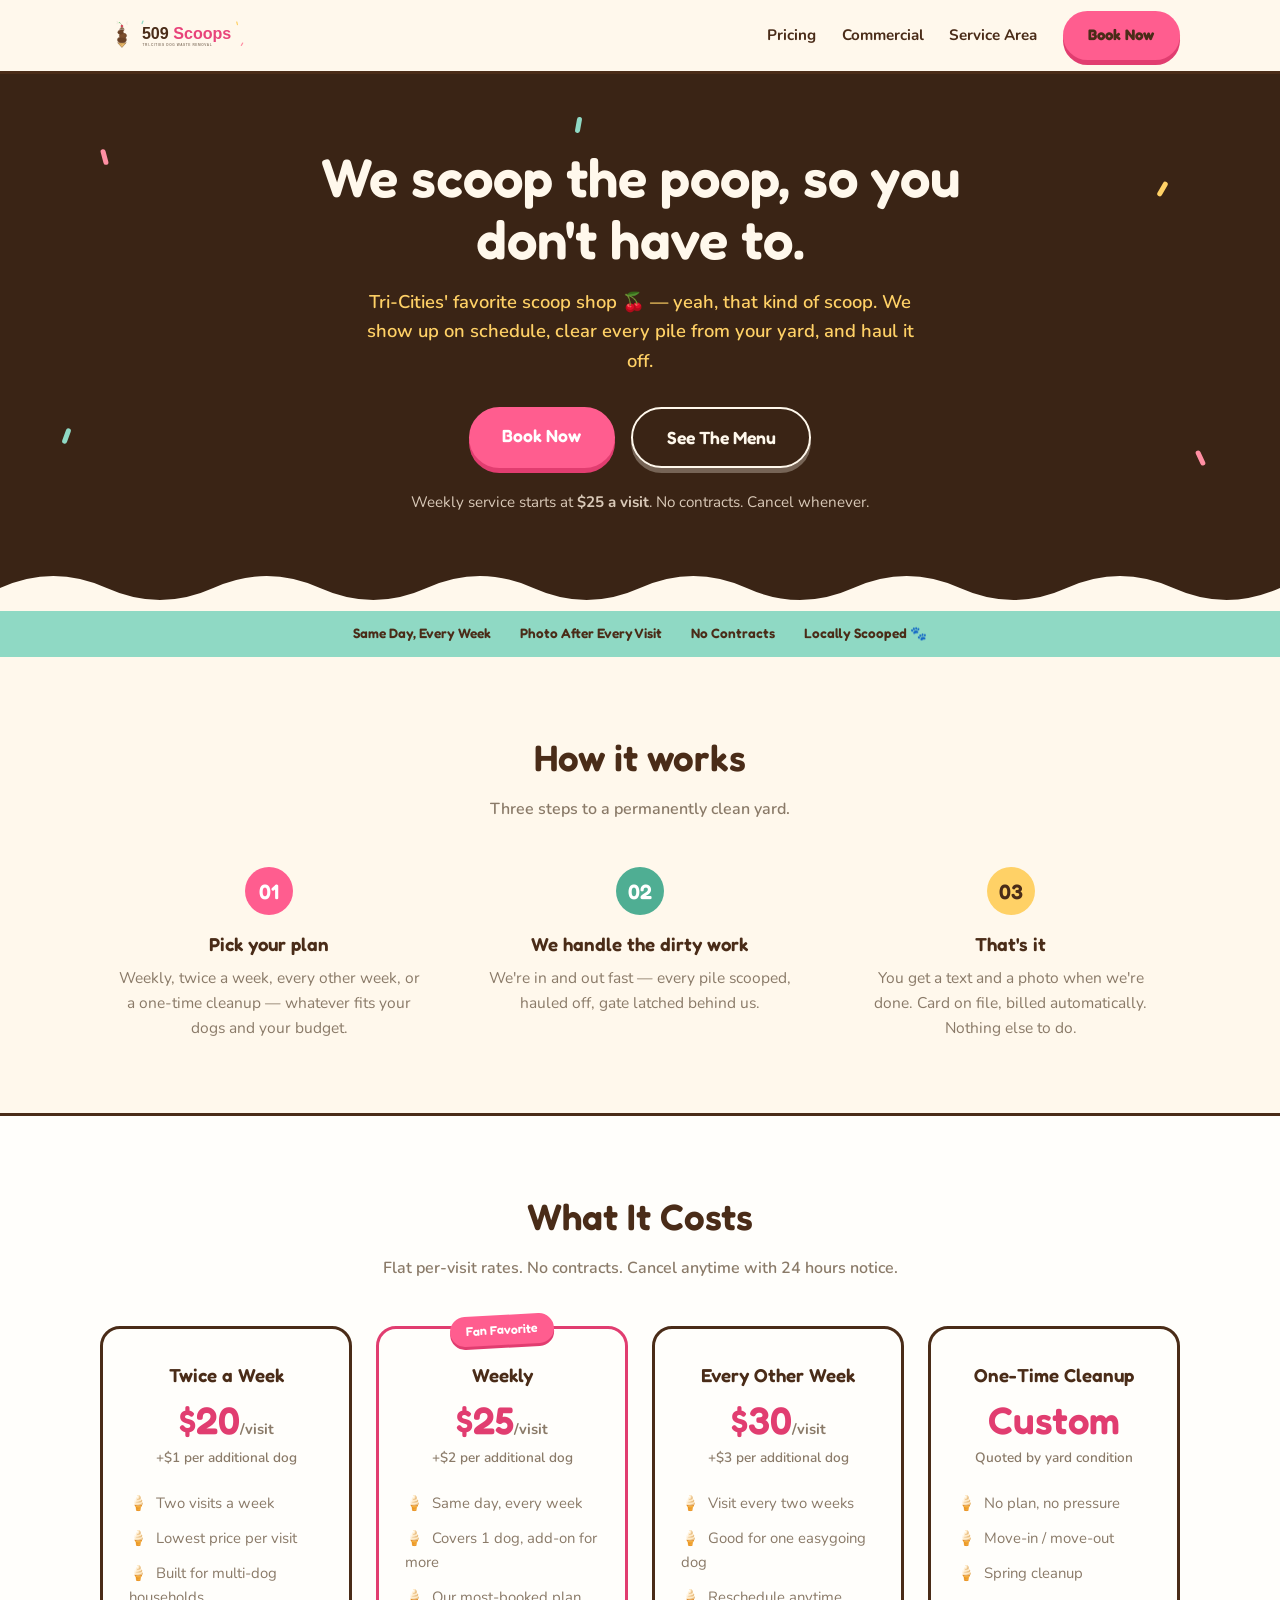
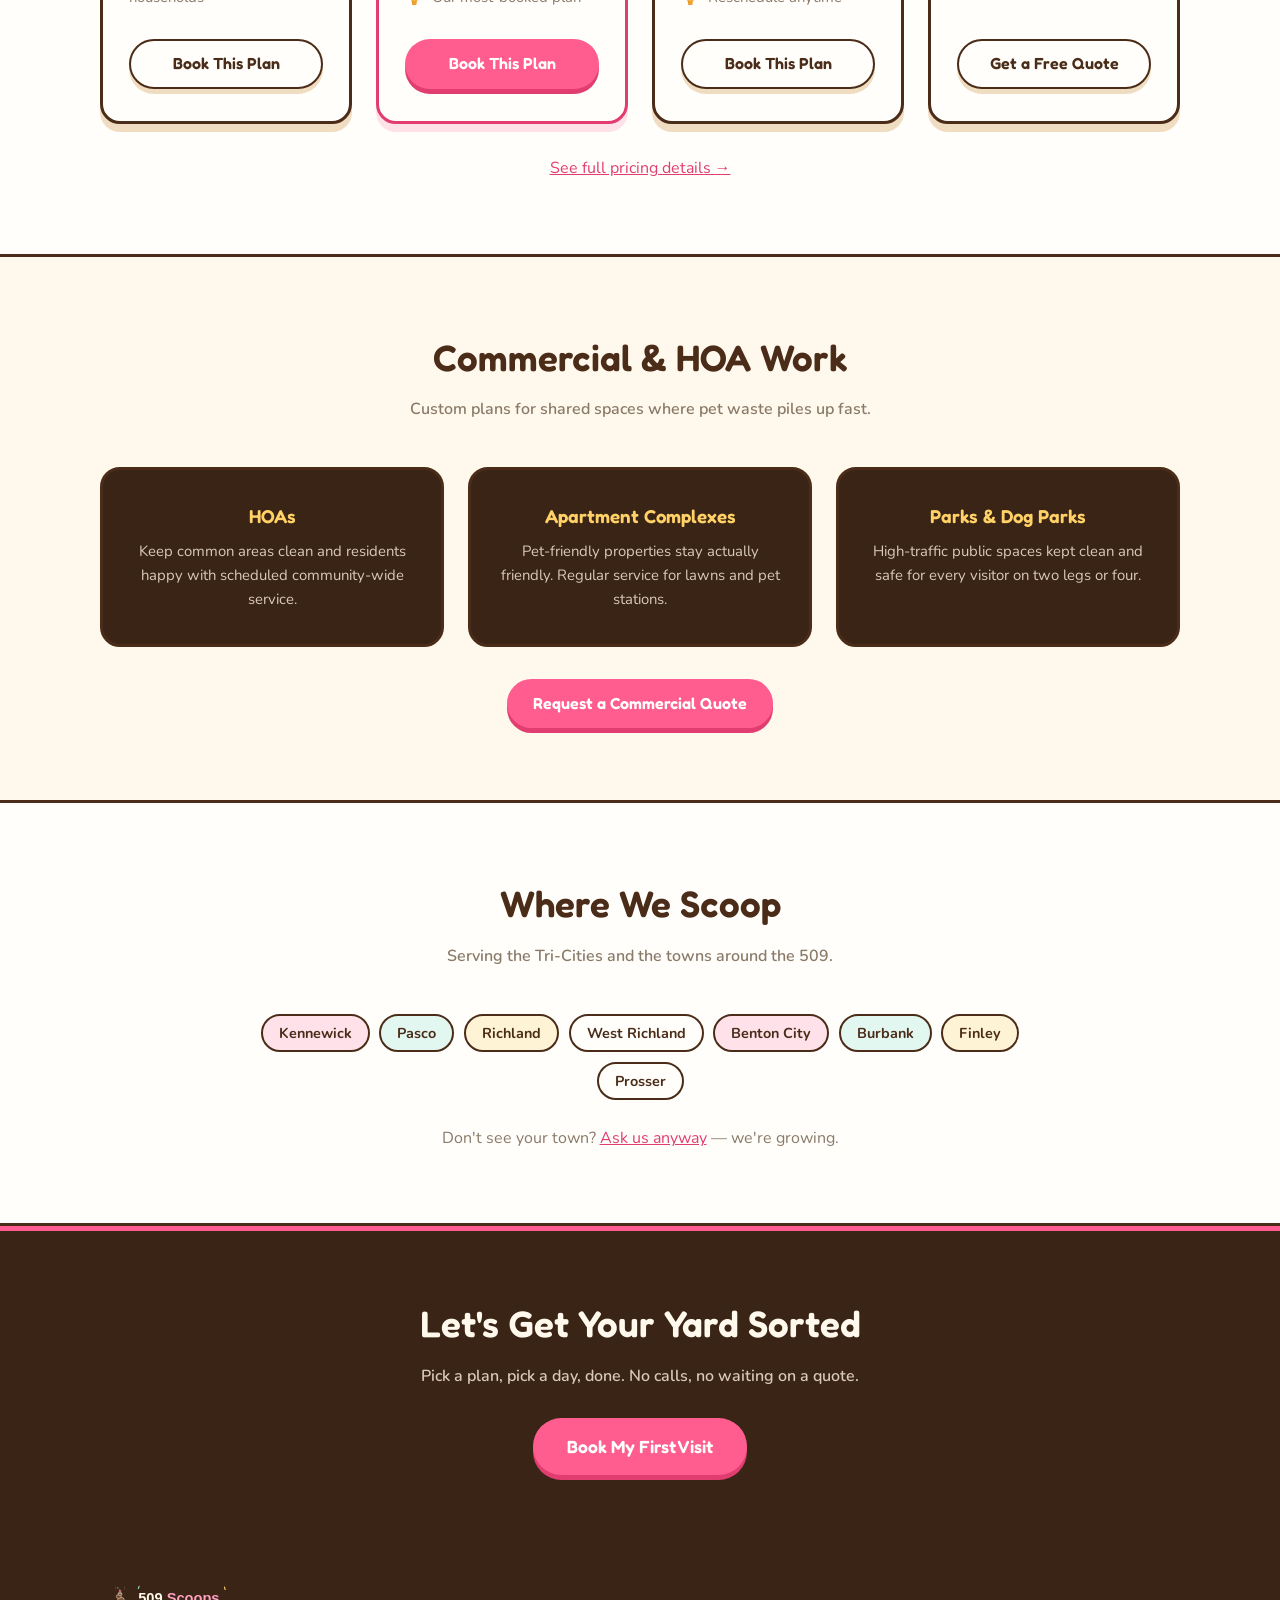
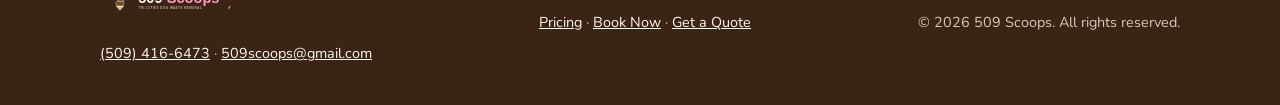
==== index.html @ 468567cb "Rebrand to whimsical ice-cream-parlor theme with poop-swirl mascot Replace the utility/hazard-tape l" ====
<!DOCTYPE html>
<html lang="en">
<head>
  <meta charset="UTF-8">
  <meta name="viewport" content="width=device-width, initial-scale=1.0">
  <title>509 Scoops — Dog Poop Scooping Service in the Tri-Cities, WA</title>
  <meta name="description" content="Professional dog poop scooping in Kennewick, Pasco, and Richland. Weekly, bi-weekly, and one-time yard cleanups starting at $25 per visit. No contracts. Get a free quote today.">
  <link rel="icon" type="image/svg+xml" href="assets/favicon.svg">
  <link rel="preconnect" href="https://fonts.googleapis.com">
  <link rel="preconnect" href="https://fonts.gstatic.com" crossorigin>
  <link href="https://fonts.googleapis.com/css2?family=Fredoka:wght@500;600;700&family=Nunito:wght@400;600;700;800&display=swap" rel="stylesheet">
  <link rel="stylesheet" href="css/styles.css">
</head>
<body>

  <header class="site-header">
    <nav class="nav container">
      <a href="index.html"><img class="logo-mark" src="assets/logo-horizontal.svg" alt="509 Scoops"></a>
      <button class="nav-toggle" aria-label="Toggle menu" aria-expanded="false">☰</button>
      <ul class="nav-links">
        <li><a href="pricing.html">Pricing</a></li>
        <li><a href="index.html#commercial">Commercial</a></li>
        <li><a href="index.html#service-area">Service Area</a></li>
        <li><a class="btn btn-primary" href="book.html">Book Now</a></li>
      </ul>
    </nav>
  </header>

  <section class="hero">
    <span class="sprinkle" style="top:14%;left:8%;width:5px;height:16px;background:#ff8fa3;transform:rotate(-15deg);"></span>
    <span class="sprinkle" style="top:66%;left:5%;width:5px;height:16px;background:#8fd9c4;transform:rotate(20deg);"></span>
    <span class="sprinkle" style="top:20%;right:9%;width:5px;height:16px;background:#ffd166;transform:rotate(30deg);"></span>
    <span class="sprinkle" style="top:70%;right:6%;width:5px;height:16px;background:#ff8fa3;transform:rotate(-25deg);"></span>
    <span class="sprinkle" style="top:8%;left:45%;width:5px;height:16px;background:#8fd9c4;transform:rotate(10deg);"></span>
    <div class="container">
      <h1>We scoop the poop, so you don't have to.</h1>
      <p class="lede">Tri-Cities' favorite scoop shop 🍒 — yeah, that kind of scoop. We show up on schedule, clear every pile from your yard, and haul it off.</p>
      <div class="cta-row">
        <a class="btn btn-primary btn-lg" href="book.html">Book Now</a>
        <a class="btn btn-outline btn-lg" href="pricing.html">See The Menu</a>
      </div>
      <p class="price-note">Weekly service starts at <strong>$25 a visit</strong>. No contracts. Cancel whenever.</p>
    </div>
    <svg class="hero-wave" viewBox="0 0 1200 40" preserveAspectRatio="none">
      <path d="M0 20 Q50 0 100 20 T200 20 T300 20 T400 20 T500 20 T600 20 T700 20 T800 20 T900 20 T1000 20 T1100 20 T1200 20 V40 H0 Z" fill="#fff8ec"/>
    </svg>
  </section>

  <section class="trust-bar">
    <div class="container">
      <span class="trust-item">Same Day, Every Week</span>
      <span class="trust-item">Photo After Every Visit</span>
      <span class="trust-item">No Contracts</span>
      <span class="trust-item">Locally Scooped 🐾</span>
    </div>
  </section>

  <section class="section">
    <div class="container">
      <h2>How it works</h2>
      <p class="section-sub">Three steps to a permanently clean yard.</p>
      <div class="steps">
        <div class="step">
          <span class="num">01</span>
          <h3>Pick your plan</h3>
          <p>Weekly, twice a week, every other week, or a one-time cleanup — whatever fits your dogs and your budget.</p>
        </div>
        <div class="step">
          <span class="num">02</span>
          <h3>We handle the dirty work</h3>
          <p>We're in and out fast — every pile scooped, hauled off, gate latched behind us.</p>
        </div>
        <div class="step">
          <span class="num">03</span>
          <h3>That's it</h3>
          <p>You get a text and a photo when we're done. Card on file, billed automatically. Nothing else to do.</p>
        </div>
      </div>
    </div>
  </section>

  <section class="section section-alt">
    <div class="container">
      <h2>What It Costs</h2>
      <p class="section-sub">Flat per-visit rates. No contracts. Cancel anytime with 24 hours notice.</p>
      <!-- Prices set from July 2026 Tri-Cities market sweep — confirm before launch -->
      <div class="plans">
        <div class="plan">
          <h3>Twice a Week</h3>
          <p class="price">$20<small>/visit</small></p>
          <p class="per-dog">+$1 per additional dog</p>
          <ul>
            <li>Two visits a week</li>
            <li>Lowest price per visit</li>
            <li>Built for multi-dog households</li>
          </ul>
          <a class="btn btn-outline" href="book.html">Book This Plan</a>
        </div>
        <div class="plan featured">
          <span class="badge">Fan Favorite</span>
          <h3>Weekly</h3>
          <p class="price">$25<small>/visit</small></p>
          <p class="per-dog">+$2 per additional dog</p>
          <ul>
            <li>Same day, every week</li>
            <li>Covers 1 dog, add-on for more</li>
            <li>Our most-booked plan</li>
          </ul>
          <a class="btn btn-primary" href="book.html">Book This Plan</a>
        </div>
        <div class="plan">
          <h3>Every Other Week</h3>
          <p class="price">$30<small>/visit</small></p>
          <p class="per-dog">+$3 per additional dog</p>
          <ul>
            <li>Visit every two weeks</li>
            <li>Good for one easygoing dog</li>
            <li>Reschedule anytime</li>
          </ul>
          <a class="btn btn-outline" href="book.html">Book This Plan</a>
        </div>
        <div class="plan">
          <h3>One-Time Cleanup</h3>
          <p class="price">Custom</p>
          <p class="per-dog">Quoted by yard condition</p>
          <ul>
            <li>No plan, no pressure</li>
            <li>Move-in / move-out</li>
            <li>Spring cleanup</li>
          </ul>
          <a class="btn btn-outline" href="quote.html">Get a Free Quote</a>
        </div>
      </div>
      <p style="text-align:center;margin-top:2rem;">
        <a href="pricing.html">See full pricing details →</a>
      </p>
    </div>
  </section>

  <section class="section" id="commercial">
    <div class="container">
      <h2>Commercial &amp; HOA Work</h2>
      <p class="section-sub">Custom plans for shared spaces where pet waste piles up fast.</p>
      <div class="commercial-grid">
        <div class="commercial-card">
          <h3>HOAs</h3>
          <p>Keep common areas clean and residents happy with scheduled community-wide service.</p>
        </div>
        <div class="commercial-card">
          <h3>Apartment Complexes</h3>
          <p>Pet-friendly properties stay actually friendly. Regular service for lawns and pet stations.</p>
        </div>
        <div class="commercial-card">
          <h3>Parks &amp; Dog Parks</h3>
          <p>High-traffic public spaces kept clean and safe for every visitor on two legs or four.</p>
        </div>
      </div>
      <p style="text-align:center;margin-top:2rem;">
        <a class="btn btn-primary" href="quote.html">Request a Commercial Quote</a>
      </p>
    </div>
  </section>

  <section class="section section-alt" id="service-area">
    <div class="container">
      <h2>Where We Scoop</h2>
      <p class="section-sub">Serving the Tri-Cities and the towns around the 509.</p>
      <div class="city-chips">
        <span>Kennewick</span>
        <span>Pasco</span>
        <span>Richland</span>
        <span>West Richland</span>
        <span>Benton City</span>
        <span>Burbank</span>
        <span>Finley</span>
        <span>Prosser</span>
      </div>
      <p style="text-align:center;margin-top:1.6rem;color:var(--brown-soft);">
        Don't see your town? <a href="quote.html">Ask us anyway</a> — we're growing.
      </p>
    </div>
  </section>

  <section class="cta-band">
    <div class="container">
      <h2>Let's Get Your Yard Sorted</h2>
      <p>Pick a plan, pick a day, done. No calls, no waiting on a quote.</p>
      <a class="btn btn-primary btn-lg" href="book.html">Book My First Visit</a>
    </div>
  </section>

  <footer class="site-footer">
    <div class="container">
      <div>
        <img class="footer-brand" src="assets/logo-horizontal-dark.svg" alt="509 Scoops"><br>
        <a href="tel:+15094166473">(509) 416-6473</a> ·
        <a href="mailto:509scoops@gmail.com">509scoops@gmail.com</a>
      </div>
      <div>
        <a href="pricing.html">Pricing</a> ·
        <a href="book.html">Book Now</a> ·
        <a href="quote.html">Get a Quote</a>
      </div>
      <div>© 2026 509 Scoops. All rights reserved.</div>
    </div>
  </footer>

  <script src="js/nav.js"></script>
</body>
</html>
---- css/styles.css ----
/* ============================================================
   509 Scoops — site styles
   Theme: ice-cream-parlor pastel, playing on "Scoops" — with the
   mascot (a grinning poop swirl in a cone) making the joke obvious.
   ============================================================ */

:root {
  --cream: #fff8ec;
  --paper: #fffefb;
  --brown: #4a2c18;
  --brown-soft: #8a7a68;
  --fudge: #3a2415;
  --pink: #ff5d8f;
  --pink-dark: #e13d70;
  --pink-pale: #ffe1ea;
  --mint: #8fd9c4;
  --mint-dark: #4fae93;
  --mint-pale: #e2f7f0;
  --yellow: #ffd166;
  --yellow-pale: #fff3d6;
  --cherry: #e63950;
  --line: #f0dcc0;
  --radius: 20px;
  --font-head: "Fredoka", "Baloo 2", sans-serif;
  --font: "Nunito", -apple-system, BlinkMacSystemFont, "Segoe UI", Roboto,
    Helvetica, Arial, sans-serif;
}

* {
  box-sizing: border-box;
  margin: 0;
  padding: 0;
}

html {
  scroll-behavior: smooth;
}

html {
  overflow-x: hidden;
}

body {
  font-family: var(--font);
  color: var(--brown);
  background: var(--cream);
  line-height: 1.6;
  overflow-x: hidden;
}

img {
  max-width: 100%;
  display: block;
}

a {
  color: var(--pink-dark);
}

h1, h2, h3 {
  font-family: var(--font-head);
  font-weight: 600;
}

.container {
  width: min(1080px, 92%);
  margin: 0 auto;
}

/* ---------- Header ---------- */

.site-header {
  position: sticky;
  top: 0;
  z-index: 50;
  background: rgba(255, 248, 236, 0.95);
  backdrop-filter: blur(6px);
  border-bottom: 3px solid var(--brown);
}

.nav {
  display: flex;
  align-items: center;
  justify-content: space-between;
  padding: 0.7rem 0;
}

.logo-mark {
  height: 44px;
  width: auto;
}

.nav-links {
  display: flex;
  align-items: center;
  gap: 1.6rem;
  list-style: none;
}

.nav-links a {
  text-decoration: none;
  color: var(--brown);
  font-weight: 700;
  font-size: 0.95rem;
}

.nav-links a:hover {
  color: var(--pink-dark);
}

.nav-toggle {
  display: none;
  background: none;
  border: none;
  font-size: 1.6rem;
  color: var(--brown);
  cursor: pointer;
}

/* ---------- Buttons ---------- */

.btn {
  display: inline-block;
  padding: 0.75rem 1.6rem;
  border-radius: 999px;
  font-family: var(--font-head);
  font-weight: 600;
  font-size: 1rem;
  text-decoration: none;
  transition: transform 0.12s ease, box-shadow 0.12s ease;
  border: none;
  cursor: pointer;
}

.btn-primary {
  background: var(--pink);
  color: #fff;
  box-shadow: 0 5px 0 var(--pink-dark);
}

.btn-primary:hover {
  transform: translateY(2px);
  box-shadow: 0 3px 0 var(--pink-dark);
}

.btn-outline {
  background: var(--paper);
  color: var(--brown);
  border: 2px solid var(--brown);
  box-shadow: 0 5px 0 var(--line);
  padding: calc(0.75rem - 2px) calc(1.6rem - 2px);
}

.btn-outline:hover {
  transform: translateY(2px);
  box-shadow: 0 3px 0 var(--line);
}

.btn-lg {
  padding: 0.9rem 2.1rem;
  font-size: 1.1rem;
}

/* ---------- Hero ---------- */

.hero {
  position: relative;
  background: var(--fudge);
  color: var(--cream);
  padding: 4.5rem 0 6rem;
  text-align: center;
  overflow: hidden;
}

.hero .sprinkle {
  position: absolute;
  border-radius: 3px;
}

.hero h1 {
  font-size: clamp(2rem, 5vw, 3.4rem);
  line-height: 1.15;
  max-width: 720px;
  margin: 0 auto 1rem;
  position: relative;
}

.hero p.lede {
  font-family: var(--font);
  font-weight: 600;
  font-size: 1.15rem;
  color: var(--yellow);
  max-width: 560px;
  margin: 0 auto 2rem;
  position: relative;
}

.hero .cta-row {
  display: flex;
  gap: 1rem;
  justify-content: center;
  flex-wrap: wrap;
  position: relative;
}

.hero .cta-row .btn-outline {
  background: transparent;
  border-color: var(--cream);
  color: var(--cream);
  box-shadow: 0 5px 0 rgba(255, 248, 236, 0.3);
}

.hero .price-note {
  margin-top: 1.4rem;
  font-size: 0.95rem;
  color: #d9c9b8;
  position: relative;
}

.hero-wave {
  position: absolute;
  bottom: -1px;
  left: 0;
  width: 100%;
  height: 48px;
  display: block;
}

/* ---------- Trust bar ---------- */

.trust-bar {
  background: var(--mint);
  padding: 0.75rem 0;
}

.trust-bar .container {
  display: flex;
  justify-content: center;
  gap: 0.5rem 1.8rem;
  flex-wrap: wrap;
  text-align: center;
}

.trust-item {
  font-family: var(--font-head);
  font-weight: 600;
  font-size: 0.85rem;
  color: var(--brown);
}

/* ---------- Sections ---------- */

.section {
  padding: 4.5rem 0;
}

.section-alt {
  background: var(--paper);
  border-top: 3px solid var(--brown);
  border-bottom: 3px solid var(--brown);
}

.section h2 {
  font-size: clamp(1.6rem, 3.5vw, 2.3rem);
  color: var(--brown);
  text-align: center;
  margin-bottom: 0.6rem;
}

.section .section-sub {
  text-align: center;
  color: var(--brown-soft);
  max-width: 620px;
  margin: 0 auto 2.8rem;
  font-weight: 600;
}

/* ---------- How it works ---------- */

.steps {
  display: grid;
  grid-template-columns: repeat(3, 1fr);
  gap: 2rem;
}

.step {
  text-align: center;
  padding: 0 1rem;
}

.step .num {
  display: inline-flex;
  align-items: center;
  justify-content: center;
  width: 3rem;
  height: 3rem;
  border-radius: 50%;
  background: var(--pink);
  color: #fff;
  font-family: var(--font-head);
  font-weight: 600;
  font-size: 1.3rem;
  margin-bottom: 0.9rem;
}

.step:nth-child(2) .num {
  background: var(--mint-dark);
}

.step:nth-child(3) .num {
  background: var(--yellow);
  color: var(--brown);
}

.step h3 {
  margin-bottom: 0.4rem;
  color: var(--brown);
}

.step p {
  color: var(--brown-soft);
  font-size: 0.97rem;
}

/* ---------- Pricing cards ---------- */

.plans {
  display: grid;
  grid-template-columns: repeat(auto-fit, minmax(230px, 1fr));
  gap: 1.5rem;
  align-items: stretch;
}

.plan {
  background: var(--paper);
  border: 3px solid var(--brown);
  border-radius: var(--radius);
  padding: 2rem 1.6rem;
  text-align: center;
  box-shadow: 0 8px 0 var(--line);
  display: flex;
  flex-direction: column;
  position: relative;
}

.plan.featured {
  border-color: var(--pink-dark);
  box-shadow: 0 8px 0 var(--pink-pale);
}

.plan .badge {
  position: absolute;
  top: -0.9rem;
  left: 50%;
  transform: translateX(-50%) rotate(-3deg);
  background: var(--pink);
  color: #fff;
  font-family: var(--font-head);
  font-size: 0.78rem;
  font-weight: 600;
  padding: 0.3rem 1rem;
  border-radius: 999px;
  white-space: nowrap;
  box-shadow: 0 3px 0 var(--pink-dark);
}

.plan h3 {
  color: var(--brown);
  margin-bottom: 0.6rem;
}

.plan .price {
  font-family: var(--font-head);
  font-size: 2.4rem;
  font-weight: 600;
  color: var(--pink-dark);
  line-height: 1;
}

.plan .price small {
  font-family: var(--font);
  font-size: 0.92rem;
  font-weight: 700;
  color: var(--brown-soft);
}

.plan .per-dog {
  font-size: 0.85rem;
  font-weight: 600;
  color: var(--brown-soft);
  margin: 0.5rem 0 1.1rem;
}

.plan ul {
  list-style: none;
  text-align: left;
  margin-bottom: 1.5rem;
  flex-grow: 1;
}

.plan ul li {
  padding: 0.35rem 0;
  font-size: 0.93rem;
  color: var(--brown-soft);
}

.plan ul li::before {
  content: "🍦";
  margin-right: 0.5rem;
}

/* ---------- Commercial ---------- */

.commercial-grid {
  display: grid;
  grid-template-columns: repeat(3, 1fr);
  gap: 1.5rem;
}

.commercial-card {
  background: var(--fudge);
  color: var(--cream);
  border-radius: var(--radius);
  padding: 2rem 1.6rem;
  text-align: center;
  border: 3px solid var(--brown);
}

.commercial-card h3 {
  margin-bottom: 0.5rem;
  color: var(--yellow);
}

.commercial-card p {
  color: #d9c9b8;
  font-size: 0.93rem;
}

/* ---------- Service area ---------- */

.city-chips {
  display: flex;
  flex-wrap: wrap;
  gap: 0.6rem;
  justify-content: center;
  max-width: 800px;
  margin: 0 auto;
}

.city-chips span {
  border: 2px solid var(--brown);
  border-radius: 999px;
  padding: 0.35rem 1rem;
  font-size: 0.9rem;
  font-weight: 700;
  color: var(--brown);
}

.city-chips span:nth-child(4n+1) { background: var(--pink-pale); }
.city-chips span:nth-child(4n+2) { background: var(--mint-pale); }
.city-chips span:nth-child(4n+3) { background: var(--yellow-pale); }
.city-chips span:nth-child(4n+4) { background: var(--paper); }

/* ---------- CTA band ---------- */

.cta-band {
  background: var(--fudge);
  color: var(--cream);
  text-align: center;
  padding: 4rem 0;
  border-top: 5px solid var(--pink);
}

.cta-band h2 {
  color: var(--cream);
  font-size: clamp(1.6rem, 3.5vw, 2.3rem);
  margin-bottom: 0.6rem;
}

.cta-band p {
  color: #d9c9b8;
  margin-bottom: 1.8rem;
  font-weight: 600;
}

/* ---------- Details / fine print lists ---------- */

.details-grid {
  display: grid;
  grid-template-columns: repeat(auto-fit, minmax(260px, 1fr));
  gap: 1.5rem;
  max-width: 900px;
  margin: 0 auto;
}

.detail-card {
  background: var(--paper);
  border: 3px solid var(--brown);
  border-radius: var(--radius);
  padding: 1.6rem;
  box-shadow: 0 6px 0 var(--line);
}

.detail-card h3 {
  color: var(--brown);
  font-size: 1.05rem;
  margin-bottom: 0.5rem;
}

.detail-card p {
  color: var(--brown-soft);
  font-size: 0.94rem;
}

/* ---------- Quote / booking form pages ---------- */

.form-wrap {
  max-width: 680px;
  margin: 0 auto;
  background: var(--paper);
  border: 3px solid var(--brown);
  border-radius: var(--radius);
  padding: 2rem;
  box-shadow: 0 8px 0 var(--line);
  overflow-x: auto;
}

.form-placeholder {
  border: 3px dashed var(--pink);
  border-radius: var(--radius);
  padding: 2.5rem 1.5rem;
  text-align: center;
  color: var(--brown-soft);
  background: var(--pink-pale);
}

.contact-fallback {
  text-align: center;
  margin-top: 2rem;
  color: var(--brown-soft);
  font-weight: 600;
}

.contact-fallback a {
  font-weight: 800;
}

/* ---------- Footer ---------- */

.site-footer {
  background: var(--fudge);
  color: #d9c9b8;
  padding: 2.5rem 0;
  font-size: 0.9rem;
}

.site-footer .container {
  display: flex;
  justify-content: space-between;
  align-items: center;
  gap: 1.5rem;
  flex-wrap: wrap;
}

.site-footer a {
  color: var(--cream);
}

.site-footer .footer-brand {
  height: 40px;
  width: auto;
}

/* ---------- Responsive ---------- */

@media (max-width: 760px) {
  .nav-toggle {
    display: block;
  }

  .nav-links {
    display: none;
    position: absolute;
    top: 100%;
    left: 0;
    right: 0;
    flex-direction: column;
    gap: 0;
    background: var(--cream);
    border-bottom: 3px solid var(--brown);
    padding: 0.5rem 0 1rem;
  }

  .nav-links.open {
    display: flex;
  }

  .nav-links li {
    width: 100%;
    text-align: center;
    padding: 0.6rem 0;
  }

  .steps,
  .commercial-grid {
    grid-template-columns: 1fr;
  }

  .hero {
    padding: 3.5rem 0 4.5rem;
  }
}
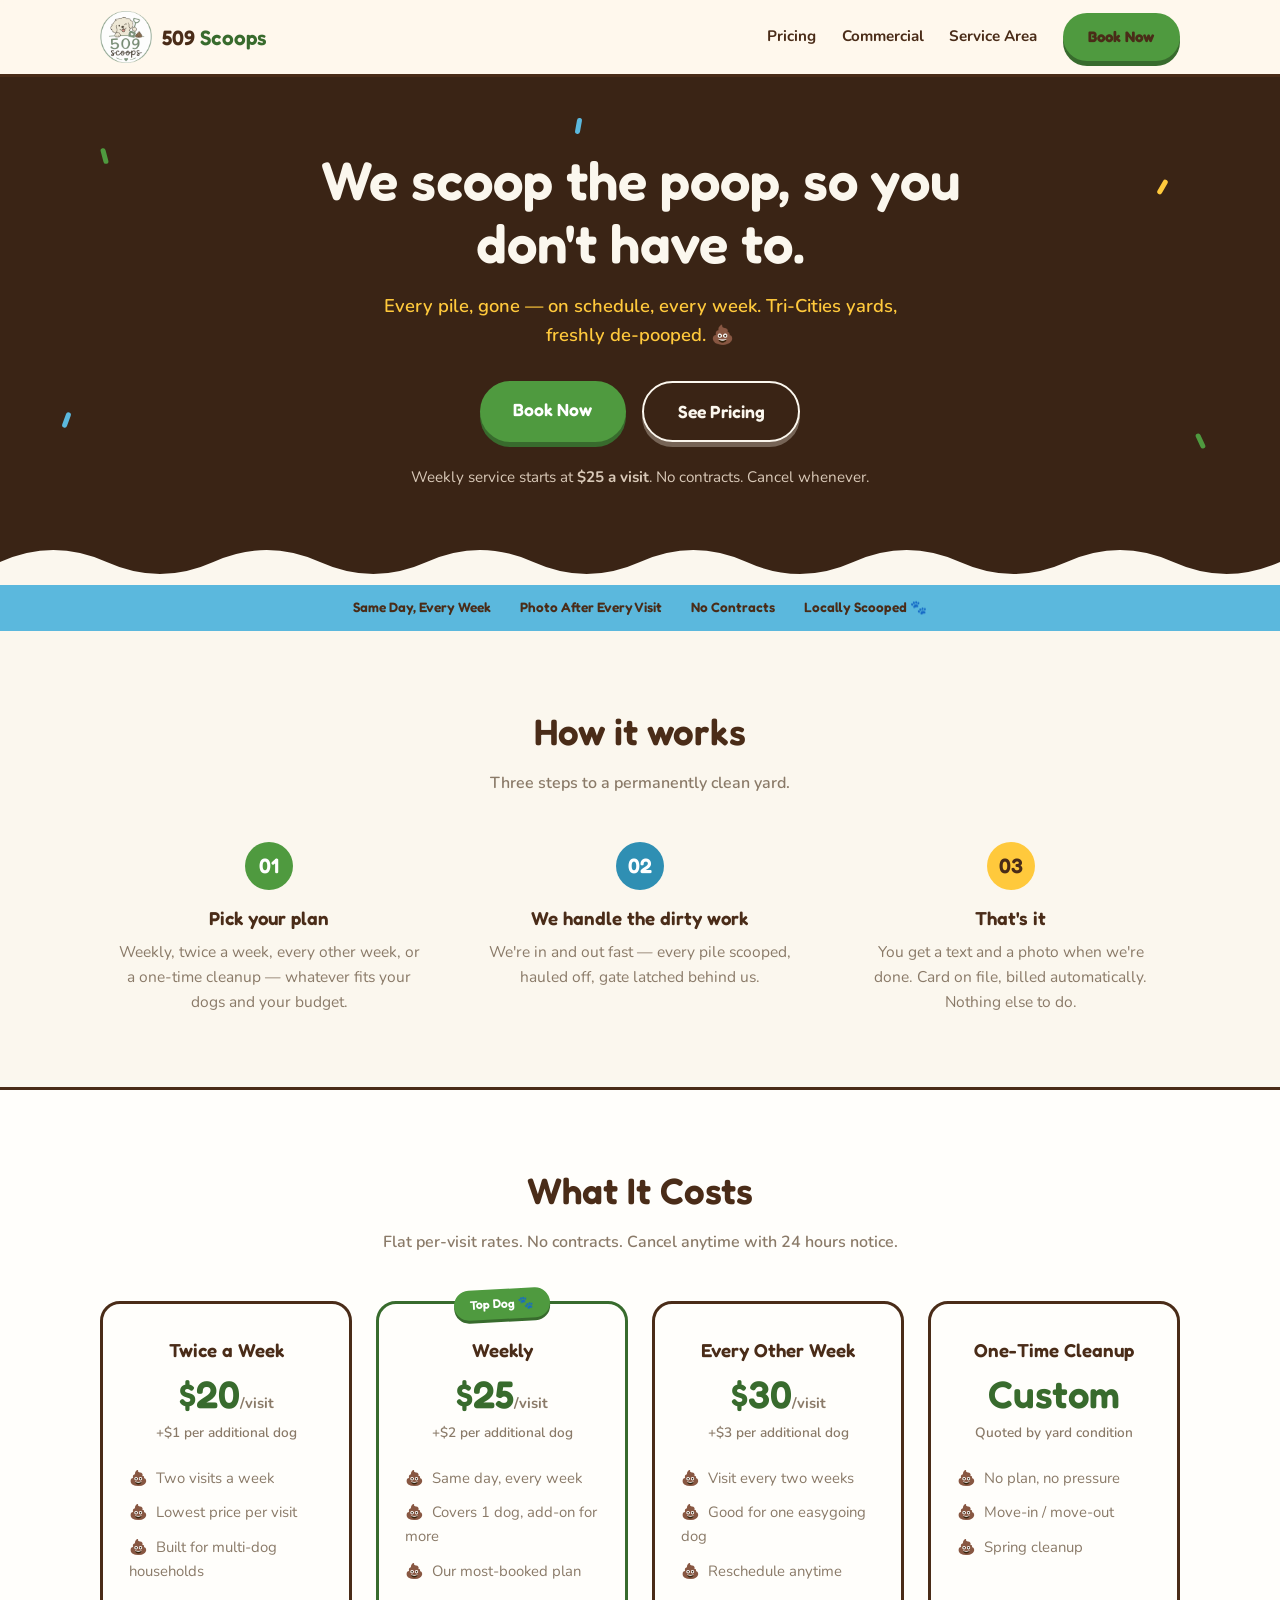
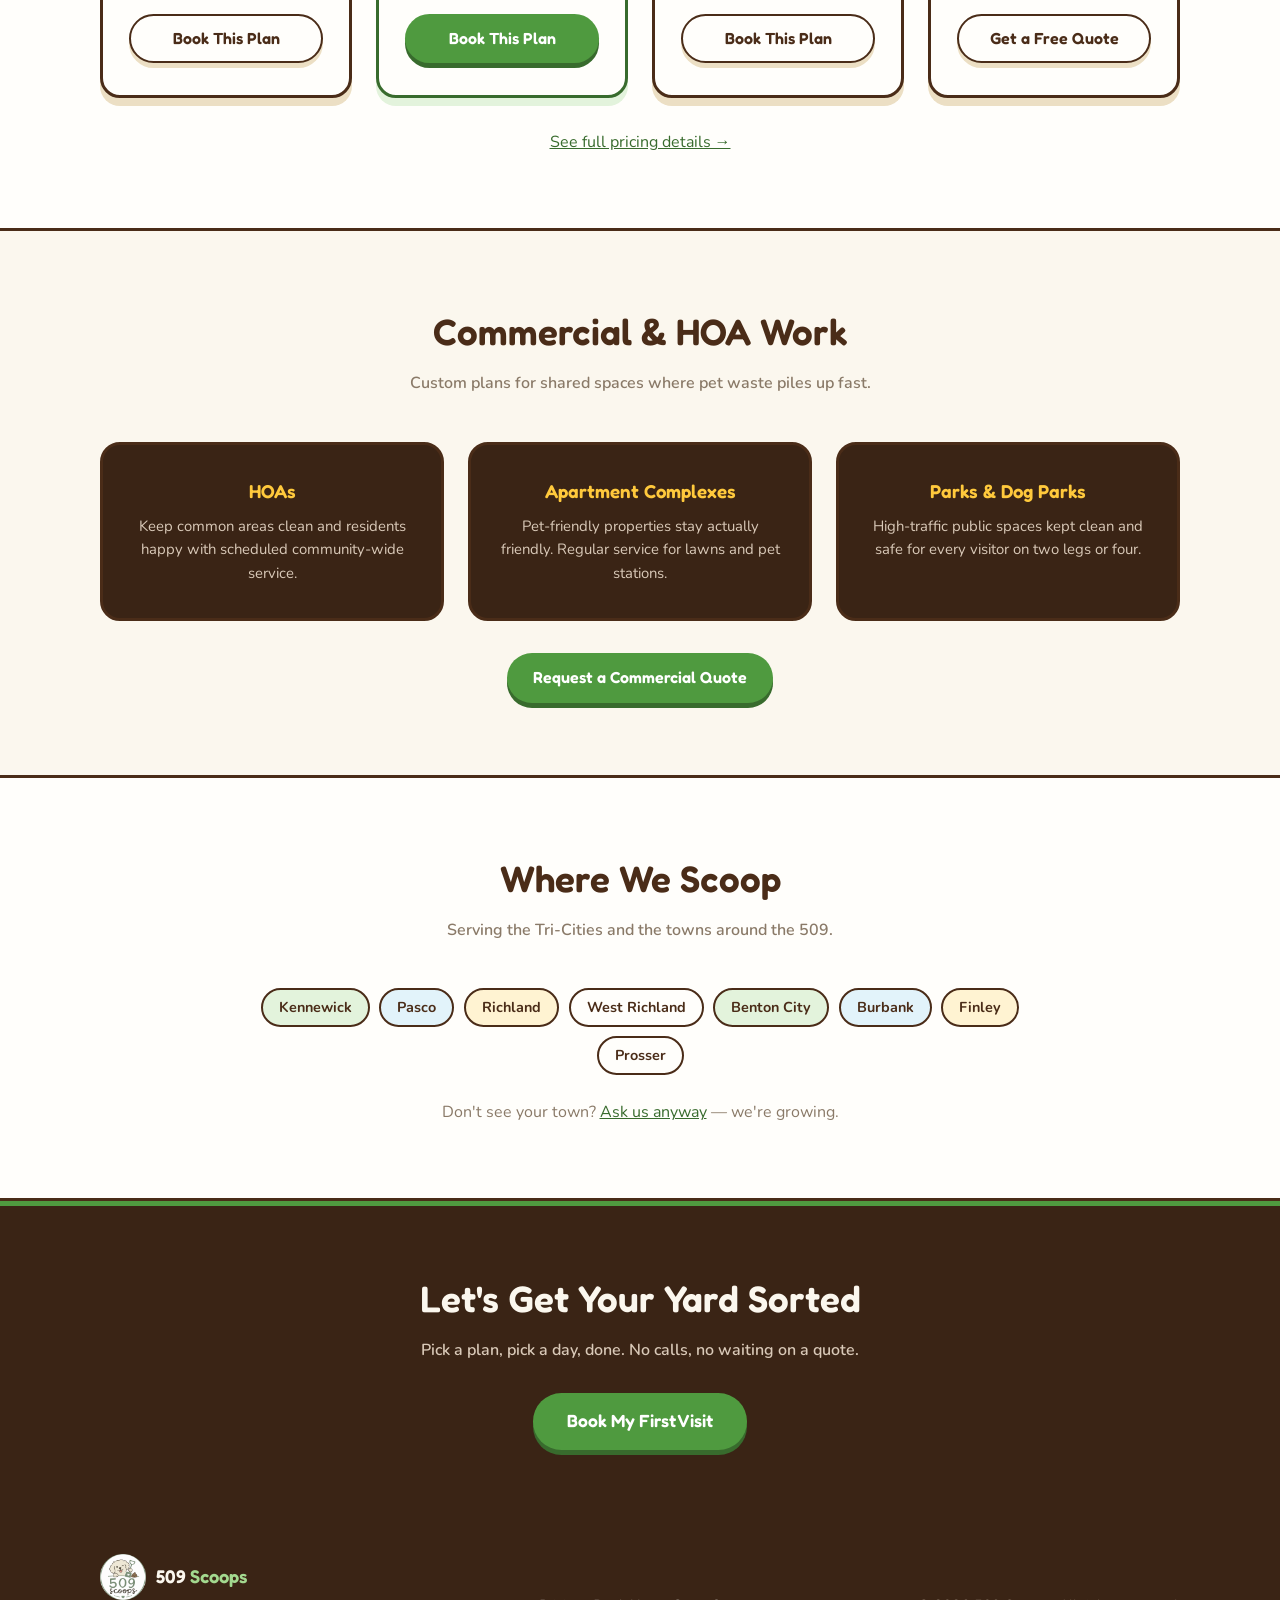
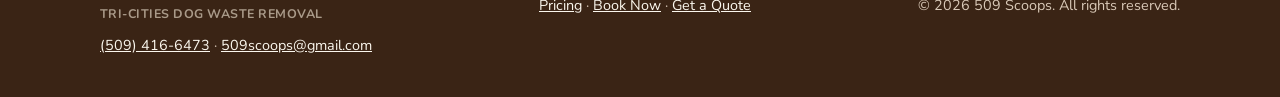
==== commit 770b4c95: "Replace hand-drawn mascot with the real logo and de-dessert the theme Swap the SVG poop-in-a-cone ma" ====
--- a/index.html
+++ b/index.html
@@ -5,7 +5,7 @@
   <meta name="viewport" content="width=device-width, initial-scale=1.0">
   <title>509 Scoops — Dog Poop Scooping Service in the Tri-Cities, WA</title>
   <meta name="description" content="Professional dog poop scooping in Kennewick, Pasco, and Richland. Weekly, bi-weekly, and one-time yard cleanups starting at $25 per visit. No contracts. Get a free quote today.">
-  <link rel="icon" type="image/svg+xml" href="assets/favicon.svg">
+  <link rel="icon" type="image/png" href="assets/favicon-64.png">
   <link rel="preconnect" href="https://fonts.googleapis.com">
   <link rel="preconnect" href="https://fonts.gstatic.com" crossorigin>
   <link href="https://fonts.googleapis.com/css2?family=Fredoka:wght@500;600;700&family=Nunito:wght@400;600;700;800&display=swap" rel="stylesheet">
@@ -15,7 +15,7 @@
 
   <header class="site-header">
     <nav class="nav container">
-      <a href="index.html"><img class="logo-mark" src="assets/logo-horizontal.svg" alt="509 Scoops"></a>
+      <a class="brand" href="index.html"><img class="brand-badge" src="assets/logo-badge-300.png" alt="509 Scoops"><span class="brand-text">509 <em>Scoops</em></span></a>
       <button class="nav-toggle" aria-label="Toggle menu" aria-expanded="false">☰</button>
       <ul class="nav-links">
         <li><a href="pricing.html">Pricing</a></li>
@@ -27,22 +27,22 @@
   </header>
 
   <section class="hero">
-    <span class="sprinkle" style="top:14%;left:8%;width:5px;height:16px;background:#ff8fa3;transform:rotate(-15deg);"></span>
-    <span class="sprinkle" style="top:66%;left:5%;width:5px;height:16px;background:#8fd9c4;transform:rotate(20deg);"></span>
-    <span class="sprinkle" style="top:20%;right:9%;width:5px;height:16px;background:#ffd166;transform:rotate(30deg);"></span>
-    <span class="sprinkle" style="top:70%;right:6%;width:5px;height:16px;background:#ff8fa3;transform:rotate(-25deg);"></span>
-    <span class="sprinkle" style="top:8%;left:45%;width:5px;height:16px;background:#8fd9c4;transform:rotate(10deg);"></span>
+    <span class="confetti" style="top:14%;left:8%;width:5px;height:16px;background:#4f9a3f;transform:rotate(-15deg);"></span>
+    <span class="confetti" style="top:66%;left:5%;width:5px;height:16px;background:#5bb8dd;transform:rotate(20deg);"></span>
+    <span class="confetti" style="top:20%;right:9%;width:5px;height:16px;background:#ffc93c;transform:rotate(30deg);"></span>
+    <span class="confetti" style="top:70%;right:6%;width:5px;height:16px;background:#4f9a3f;transform:rotate(-25deg);"></span>
+    <span class="confetti" style="top:8%;left:45%;width:5px;height:16px;background:#5bb8dd;transform:rotate(10deg);"></span>
     <div class="container">
       <h1>We scoop the poop, so you don't have to.</h1>
-      <p class="lede">Tri-Cities' favorite scoop shop 🍒 — yeah, that kind of scoop. We show up on schedule, clear every pile from your yard, and haul it off.</p>
+      <p class="lede">Every pile, gone — on schedule, every week. Tri-Cities yards, freshly de-pooped. 💩</p>
       <div class="cta-row">
         <a class="btn btn-primary btn-lg" href="book.html">Book Now</a>
-        <a class="btn btn-outline btn-lg" href="pricing.html">See The Menu</a>
+        <a class="btn btn-outline btn-lg" href="pricing.html">See Pricing</a>
       </div>
       <p class="price-note">Weekly service starts at <strong>$25 a visit</strong>. No contracts. Cancel whenever.</p>
     </div>
     <svg class="hero-wave" viewBox="0 0 1200 40" preserveAspectRatio="none">
-      <path d="M0 20 Q50 0 100 20 T200 20 T300 20 T400 20 T500 20 T600 20 T700 20 T800 20 T900 20 T1000 20 T1100 20 T1200 20 V40 H0 Z" fill="#fff8ec"/>
+      <path d="M0 20 Q50 0 100 20 T200 20 T300 20 T400 20 T500 20 T600 20 T700 20 T800 20 T900 20 T1000 20 T1100 20 T1200 20 V40 H0 Z" fill="#fbf7ee"/>
     </svg>
   </section>
 
@@ -97,7 +97,7 @@
           <a class="btn btn-outline" href="book.html">Book This Plan</a>
         </div>
         <div class="plan featured">
-          <span class="badge">Fan Favorite</span>
+          <span class="badge">Top Dog 🐾</span>
           <h3>Weekly</h3>
           <p class="price">$25<small>/visit</small></p>
           <p class="per-dog">+$2 per additional dog</p>
@@ -192,7 +192,7 @@
   <footer class="site-footer">
     <div class="container">
       <div>
-        <img class="footer-brand" src="assets/logo-horizontal-dark.svg" alt="509 Scoops"><br>
+        <a class="brand" href="index.html"><img class="brand-badge" src="assets/logo-badge-300.png" alt="509 Scoops"><span class="brand-text">509 <em>Scoops</em></span></a><span class="footer-tagline">Tri-Cities Dog Waste Removal</span>
         <a href="tel:+15094166473">(509) 416-6473</a> ·
         <a href="mailto:509scoops@gmail.com">509scoops@gmail.com</a>
       </div>
--- a/css/styles.css
+++ b/css/styles.css
@@ -1,25 +1,25 @@
 /* ============================================================
    509 Scoops — site styles
-   Theme: ice-cream-parlor pastel, playing on "Scoops" — with the
-   mascot (a grinning poop swirl in a cone) making the joke obvious.
+   Theme: whimsical yard/outdoor palette (grass green, sunshine
+   yellow, sky blue, dirt brown) built around the mascot — a
+   grinning poop swirl sitting in the grass. No dessert cues.
    ============================================================ */
 
 :root {
-  --cream: #fff8ec;
+  --cream: #fbf7ee;
   --paper: #fffefb;
   --brown: #4a2c18;
   --brown-soft: #8a7a68;
-  --fudge: #3a2415;
-  --pink: #ff5d8f;
-  --pink-dark: #e13d70;
-  --pink-pale: #ffe1ea;
-  --mint: #8fd9c4;
-  --mint-dark: #4fae93;
-  --mint-pale: #e2f7f0;
-  --yellow: #ffd166;
-  --yellow-pale: #fff3d6;
-  --cherry: #e63950;
-  --line: #f0dcc0;
+  --dirt: #3a2415;
+  --green: #4f9a3f;
+  --green-dark: #386b2d;
+  --green-pale: #e3f3dc;
+  --sky: #5bb8dd;
+  --sky-dark: #2f8fb3;
+  --sky-pale: #e2f3fa;
+  --yellow: #ffc93c;
+  --yellow-pale: #fff3d2;
+  --line: #ecdfc4;
   --radius: 20px;
   --font-head: "Fredoka", "Baloo 2", sans-serif;
   --font: "Nunito", -apple-system, BlinkMacSystemFont, "Segoe UI", Roboto,
@@ -54,7 +54,7 @@
 }
 
 a {
-  color: var(--pink-dark);
+  color: var(--green-dark);
 }
 
 h1, h2, h3 {
@@ -85,9 +85,28 @@
   padding: 0.7rem 0;
 }
 
-.logo-mark {
-  height: 44px;
-  width: auto;
+.brand {
+  display: flex;
+  align-items: center;
+  gap: 0.6rem;
+  text-decoration: none;
+}
+
+.brand-badge {
+  height: 52px;
+  width: 52px;
+}
+
+.brand-text {
+  font-family: var(--font-head);
+  font-weight: 600;
+  font-size: 1.3rem;
+  color: var(--brown);
+}
+
+.brand-text em {
+  font-style: normal;
+  color: var(--green-dark);
 }
 
 .nav-links {
@@ -105,7 +124,7 @@
 }
 
 .nav-links a:hover {
-  color: var(--pink-dark);
+  color: var(--green-dark);
 }
 
 .nav-toggle {
@@ -133,14 +152,14 @@
 }
 
 .btn-primary {
-  background: var(--pink);
+  background: var(--green);
   color: #fff;
-  box-shadow: 0 5px 0 var(--pink-dark);
+  box-shadow: 0 5px 0 var(--green-dark);
 }
 
 .btn-primary:hover {
   transform: translateY(2px);
-  box-shadow: 0 3px 0 var(--pink-dark);
+  box-shadow: 0 3px 0 var(--green-dark);
 }
 
 .btn-outline {
@@ -165,14 +184,14 @@
 
 .hero {
   position: relative;
-  background: var(--fudge);
+  background: var(--dirt);
   color: var(--cream);
   padding: 4.5rem 0 6rem;
   text-align: center;
   overflow: hidden;
 }
 
-.hero .sprinkle {
+.hero .confetti {
   position: absolute;
   border-radius: 3px;
 }
@@ -229,7 +248,7 @@
 /* ---------- Trust bar ---------- */
 
 .trust-bar {
-  background: var(--mint);
+  background: var(--sky);
   padding: 0.75rem 0;
 }
 
@@ -295,7 +314,7 @@
   width: 3rem;
   height: 3rem;
   border-radius: 50%;
-  background: var(--pink);
+  background: var(--green);
   color: #fff;
   font-family: var(--font-head);
   font-weight: 600;
@@ -304,7 +323,7 @@
 }
 
 .step:nth-child(2) .num {
-  background: var(--mint-dark);
+  background: var(--sky-dark);
 }
 
 .step:nth-child(3) .num {
@@ -344,8 +363,8 @@
 }
 
 .plan.featured {
-  border-color: var(--pink-dark);
-  box-shadow: 0 8px 0 var(--pink-pale);
+  border-color: var(--green-dark);
+  box-shadow: 0 8px 0 var(--green-pale);
 }
 
 .plan .badge {
@@ -353,7 +372,7 @@
   top: -0.9rem;
   left: 50%;
   transform: translateX(-50%) rotate(-3deg);
-  background: var(--pink);
+  background: var(--green);
   color: #fff;
   font-family: var(--font-head);
   font-size: 0.78rem;
@@ -361,7 +380,7 @@
   padding: 0.3rem 1rem;
   border-radius: 999px;
   white-space: nowrap;
-  box-shadow: 0 3px 0 var(--pink-dark);
+  box-shadow: 0 3px 0 var(--green-dark);
 }
 
 .plan h3 {
@@ -373,7 +392,7 @@
   font-family: var(--font-head);
   font-size: 2.4rem;
   font-weight: 600;
-  color: var(--pink-dark);
+  color: var(--green-dark);
   line-height: 1;
 }
 
@@ -405,7 +424,7 @@
 }
 
 .plan ul li::before {
-  content: "🍦";
+  content: "💩";
   margin-right: 0.5rem;
 }
 
@@ -418,7 +437,7 @@
 }
 
 .commercial-card {
-  background: var(--fudge);
+  background: var(--dirt);
   color: var(--cream);
   border-radius: var(--radius);
   padding: 2rem 1.6rem;
@@ -456,19 +475,19 @@
   color: var(--brown);
 }
 
-.city-chips span:nth-child(4n+1) { background: var(--pink-pale); }
-.city-chips span:nth-child(4n+2) { background: var(--mint-pale); }
+.city-chips span:nth-child(4n+1) { background: var(--green-pale); }
+.city-chips span:nth-child(4n+2) { background: var(--sky-pale); }
 .city-chips span:nth-child(4n+3) { background: var(--yellow-pale); }
 .city-chips span:nth-child(4n+4) { background: var(--paper); }
 
 /* ---------- CTA band ---------- */
 
 .cta-band {
-  background: var(--fudge);
+  background: var(--dirt);
   color: var(--cream);
   text-align: center;
   padding: 4rem 0;
-  border-top: 5px solid var(--pink);
+  border-top: 5px solid var(--green);
 }
 
 .cta-band h2 {
@@ -526,12 +545,12 @@
 }
 
 .form-placeholder {
-  border: 3px dashed var(--pink);
+  border: 3px dashed var(--green);
   border-radius: var(--radius);
   padding: 2.5rem 1.5rem;
   text-align: center;
   color: var(--brown-soft);
-  background: var(--pink-pale);
+  background: var(--green-pale);
 }
 
 .contact-fallback {
@@ -548,7 +567,7 @@
 /* ---------- Footer ---------- */
 
 .site-footer {
-  background: var(--fudge);
+  background: var(--dirt);
   color: #d9c9b8;
   padding: 2.5rem 0;
   font-size: 0.9rem;
@@ -566,9 +585,28 @@
   color: var(--cream);
 }
 
-.site-footer .footer-brand {
-  height: 40px;
-  width: auto;
+.site-footer .brand-text {
+  color: var(--cream);
+  font-size: 1.15rem;
+}
+
+.site-footer .brand-text em {
+  color: #a3d98f;
+}
+
+.site-footer .brand-badge {
+  height: 46px;
+  width: 46px;
+}
+
+.footer-tagline {
+  display: block;
+  margin: 0.3rem 0 0.6rem;
+  font-size: 0.78rem;
+  font-weight: 700;
+  letter-spacing: 0.04em;
+  text-transform: uppercase;
+  color: #a99a89;
 }
 
 /* ---------- Responsive ---------- */
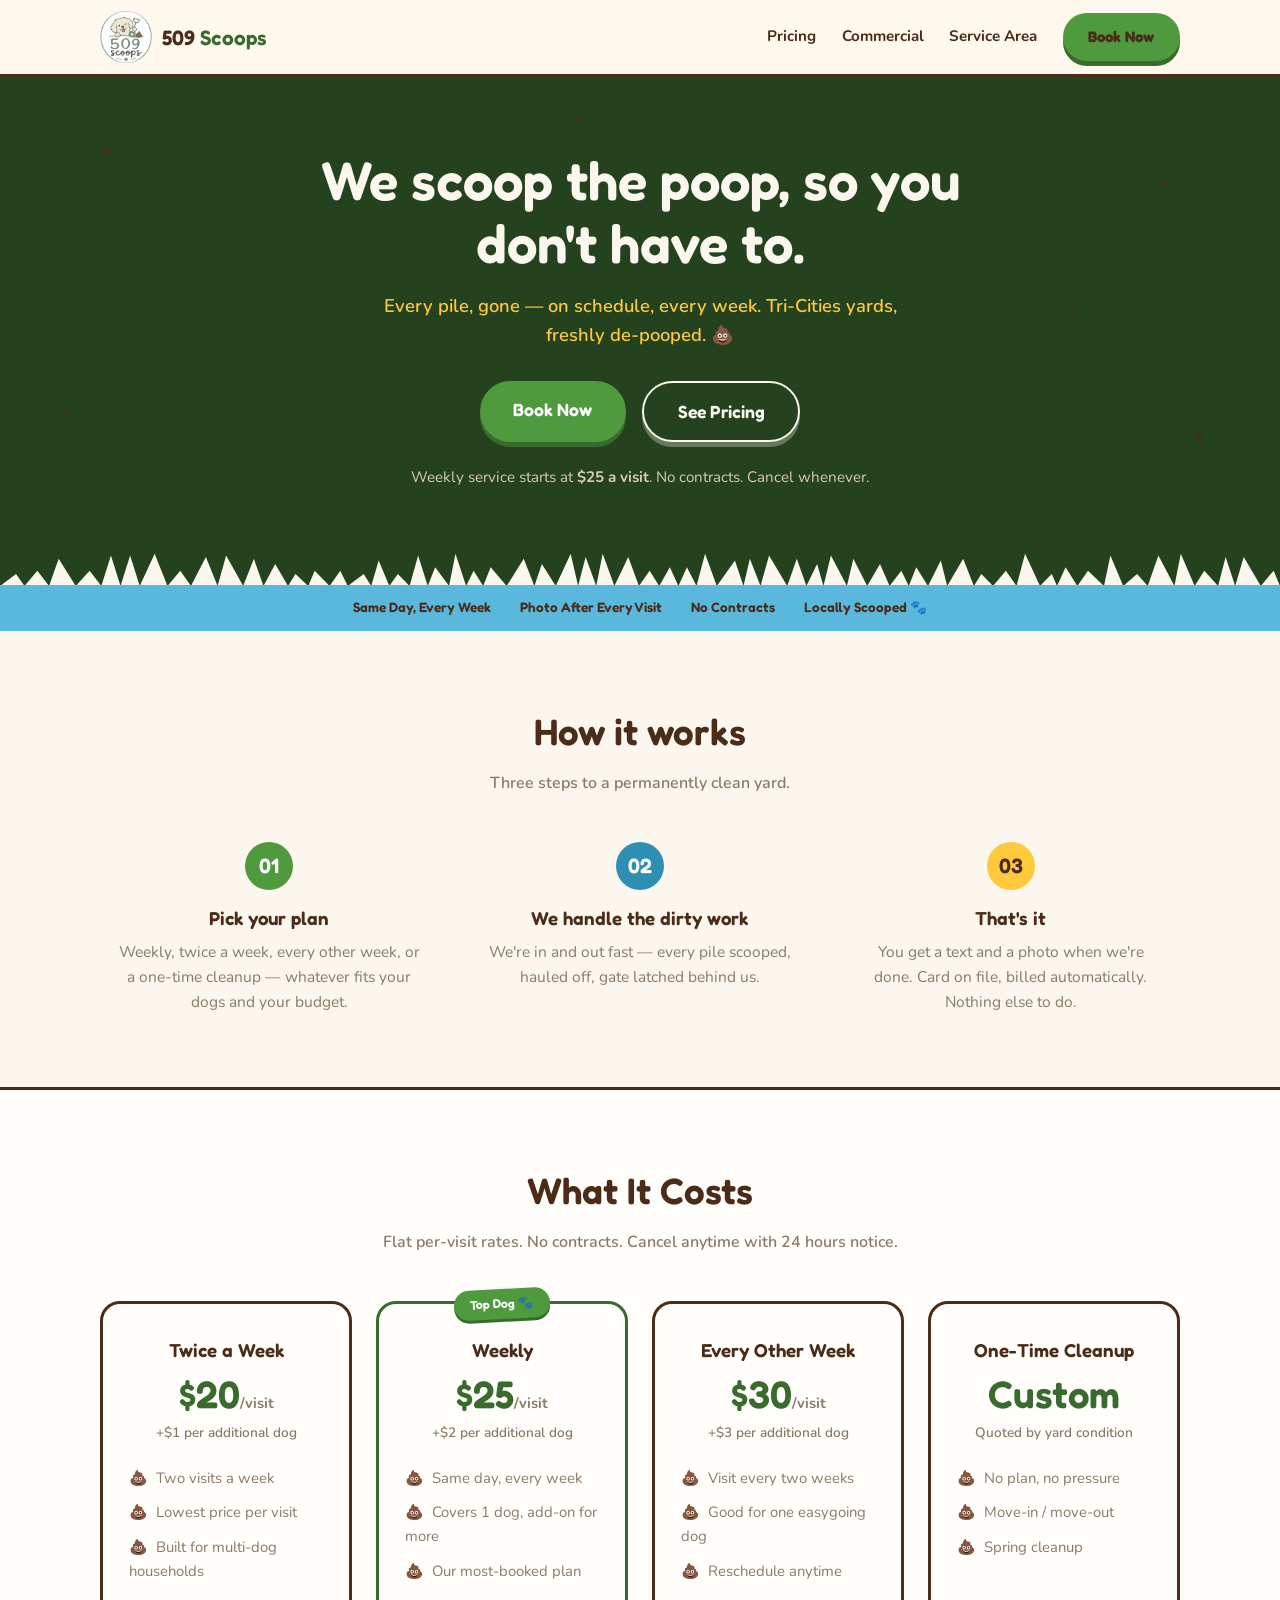
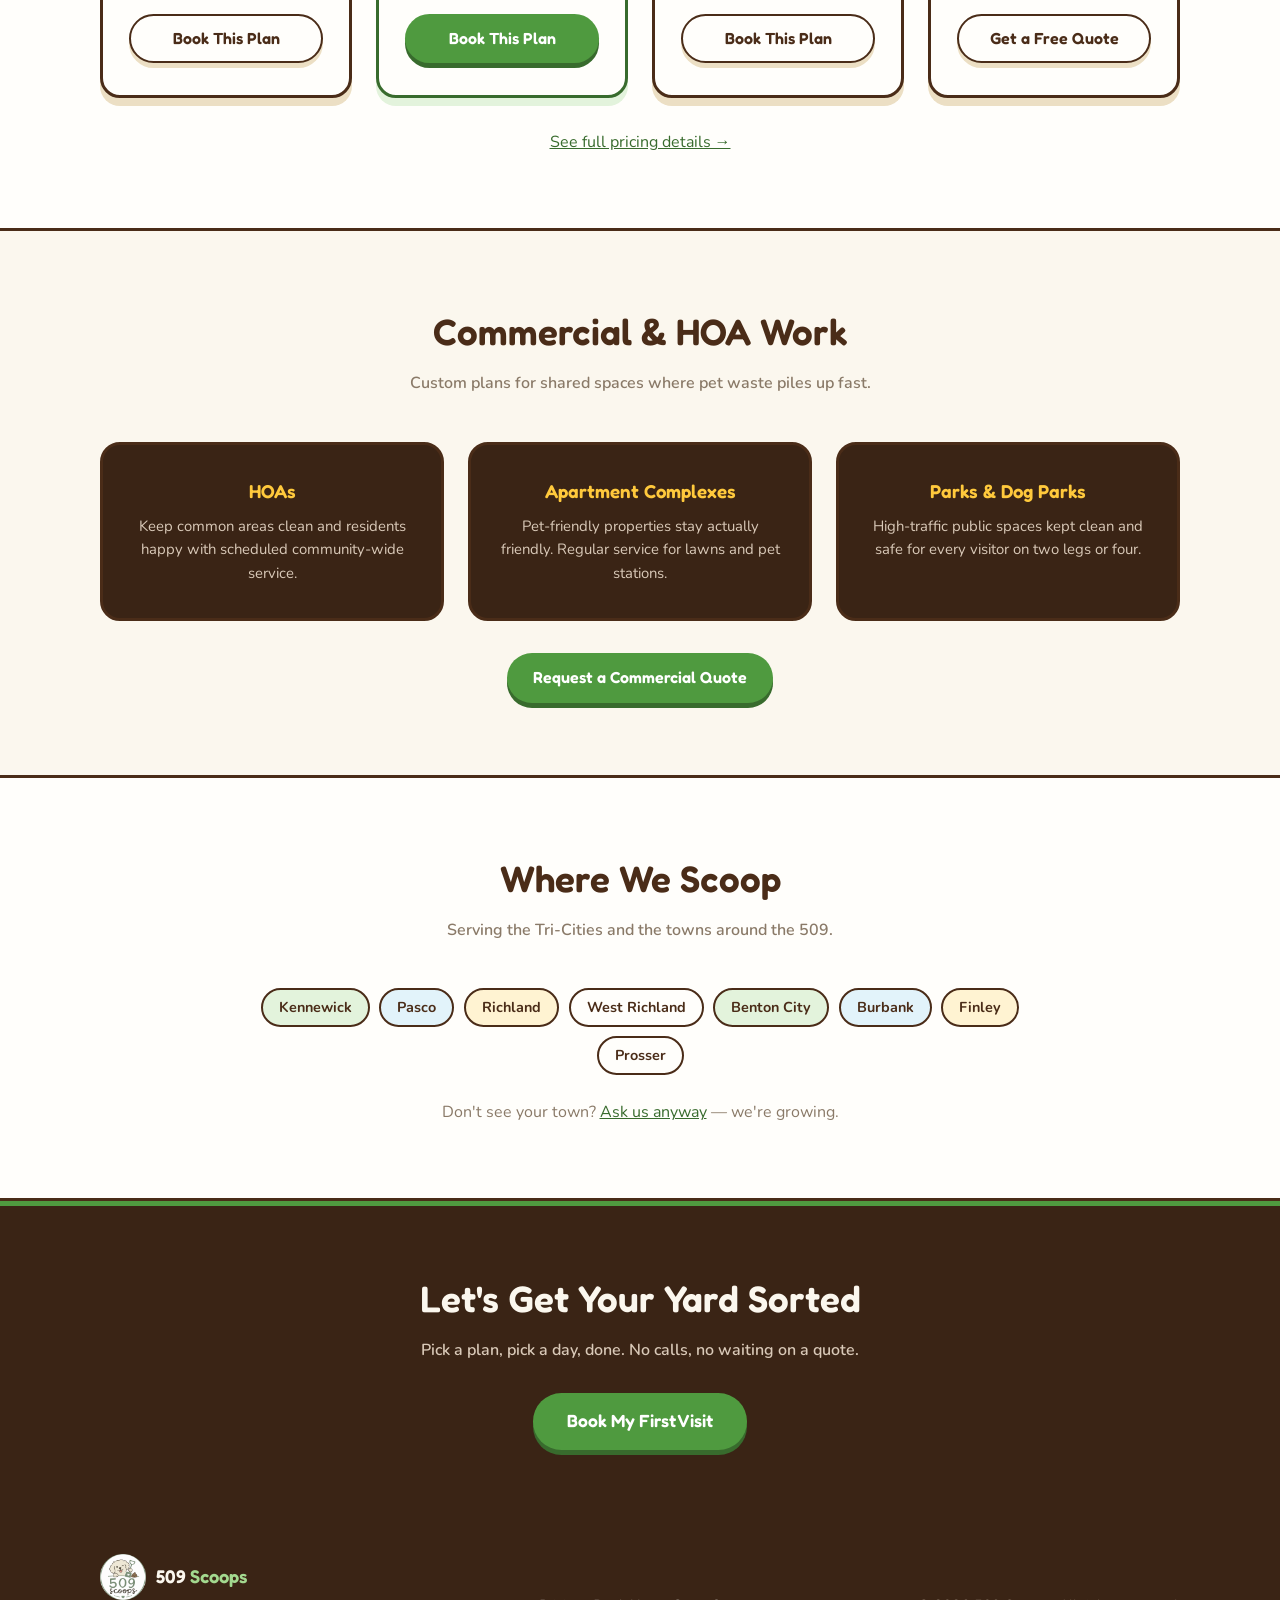
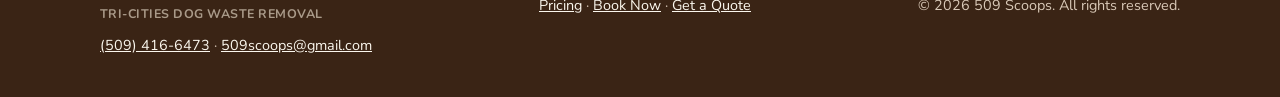
==== commit a7cb54c1: "Replace ice-cream cues in hero with a grass/dirt look The scalloped hero divider read as a dessert d" ====
--- a/index.html
+++ b/index.html
@@ -5,44 +5,46 @@
   <meta name="viewport" content="width=device-width, initial-scale=1.0">
   <title>509 Scoops — Dog Poop Scooping Service in the Tri-Cities, WA</title>
   <meta name="description" content="Professional dog poop scooping in Kennewick, Pasco, and Richland. Weekly, bi-weekly, and one-time yard cleanups starting at $25 per visit. No contracts. Get a free quote today.">
-  <link rel="icon" type="image/png" href="assets/favicon-64.png">
+  <link rel="icon" type="image/png" href="/assets/favicon-64.png">
   <link rel="preconnect" href="https://fonts.googleapis.com">
   <link rel="preconnect" href="https://fonts.gstatic.com" crossorigin>
   <link href="https://fonts.googleapis.com/css2?family=Fredoka:wght@500;600;700&family=Nunito:wght@400;600;700;800&display=swap" rel="stylesheet">
-  <link rel="stylesheet" href="css/styles.css">
+  <link rel="stylesheet" href="/css/styles.css?v=3">
 </head>
 <body>
 
   <header class="site-header">
     <nav class="nav container">
-      <a class="brand" href="index.html"><img class="brand-badge" src="assets/logo-badge-300.png" alt="509 Scoops"><span class="brand-text">509 <em>Scoops</em></span></a>
+      <a class="brand" href="/"><img class="brand-badge" src="/assets/logo-badge-300.png" alt="509 Scoops"><span class="brand-text">509 <em>Scoops</em></span></a>
       <button class="nav-toggle" aria-label="Toggle menu" aria-expanded="false">☰</button>
       <ul class="nav-links">
-        <li><a href="pricing.html">Pricing</a></li>
-        <li><a href="index.html#commercial">Commercial</a></li>
-        <li><a href="index.html#service-area">Service Area</a></li>
-        <li><a class="btn btn-primary" href="book.html">Book Now</a></li>
+        <li><a href="/pricing/">Pricing</a></li>
+        <li><a href="#commercial">Commercial</a></li>
+        <li><a href="#service-area">Service Area</a></li>
+        <li><a class="btn btn-primary" href="/book/">Book Now</a></li>
       </ul>
     </nav>
   </header>
 
   <section class="hero">
-    <span class="confetti" style="top:14%;left:8%;width:5px;height:16px;background:#4f9a3f;transform:rotate(-15deg);"></span>
-    <span class="confetti" style="top:66%;left:5%;width:5px;height:16px;background:#5bb8dd;transform:rotate(20deg);"></span>
-    <span class="confetti" style="top:20%;right:9%;width:5px;height:16px;background:#ffc93c;transform:rotate(30deg);"></span>
-    <span class="confetti" style="top:70%;right:6%;width:5px;height:16px;background:#4f9a3f;transform:rotate(-25deg);"></span>
-    <span class="confetti" style="top:8%;left:45%;width:5px;height:16px;background:#5bb8dd;transform:rotate(10deg);"></span>
+    <span class="confetti" style="top:14%;left:8%;width:7px;height:7px;opacity:0.8;"></span>
+    <span class="confetti" style="top:66%;left:5%;width:5px;height:5px;opacity:0.6;"></span>
+    <span class="confetti" style="top:20%;right:9%;width:6px;height:6px;opacity:0.7;"></span>
+    <span class="confetti" style="top:70%;right:6%;width:8px;height:8px;opacity:0.6;"></span>
+    <span class="confetti" style="top:8%;left:45%;width:5px;height:5px;opacity:0.8;"></span>
+    <span class="confetti" style="top:38%;left:15%;width:4px;height:4px;opacity:0.5;"></span>
+    <span class="confetti" style="top:45%;right:16%;width:5px;height:5px;opacity:0.6;"></span>
     <div class="container">
       <h1>We scoop the poop, so you don't have to.</h1>
       <p class="lede">Every pile, gone — on schedule, every week. Tri-Cities yards, freshly de-pooped. 💩</p>
       <div class="cta-row">
-        <a class="btn btn-primary btn-lg" href="book.html">Book Now</a>
-        <a class="btn btn-outline btn-lg" href="pricing.html">See Pricing</a>
+        <a class="btn btn-primary btn-lg" href="/book/">Book Now</a>
+        <a class="btn btn-outline btn-lg" href="/pricing/">See Pricing</a>
       </div>
       <p class="price-note">Weekly service starts at <strong>$25 a visit</strong>. No contracts. Cancel whenever.</p>
     </div>
     <svg class="hero-wave" viewBox="0 0 1200 40" preserveAspectRatio="none">
-      <path d="M0 20 Q50 0 100 20 T200 20 T300 20 T400 20 T500 20 T600 20 T700 20 T800 20 T900 20 T1000 20 T1100 20 T1200 20 V40 H0 Z" fill="#fbf7ee"/>
+      <path d="M0,40 L15,26 L23,40 L35,22 L46,40 L55,8 L71,40 L84,22 L95,40 L104,4 L113,40 L122,4 L131,40 L145,2 L157,40 L169,22 L179,40 L193,6 L204,40 L212,4 L228,40 L238,8 L247,40 L258,14 L270,40 L277,26 L289,40 L295,22 L309,40 L319,22 L326,40 L341,26 L348,40 L355,10 L365,40 L373,26 L384,40 L392,4 L401,40 L408,18 L421,40 L427,2 L437,40 L444,22 L453,40 L460,18 L475,40 L491,8 L501,40 L508,14 L521,40 L535,2 L542,40 L549,6 L559,40 L565,2 L576,40 L589,6 L599,40 L609,22 L618,40 L628,18 L636,40 L644,18 L653,40 L661,2 L672,40 L689,10 L697,40 L703,8 L713,40 L721,4 L738,40 L747,8 L756,40 L766,14 L772,40 L779,4 L794,40 L800,8 L813,40 L825,14 L834,40 L845,22 L852,40 L859,18 L870,40 L882,10 L888,40 L903,8 L913,40 L920,26 L931,40 L943,22 L953,40 L961,2 L975,40 L986,26 L991,40 L999,18 L1010,40 L1020,22 L1035,40 L1041,4 L1053,40 L1066,26 L1076,40 L1086,4 L1101,40 L1107,2 L1120,40 L1129,22 L1142,40 L1149,6 L1158,40 L1166,6 L1182,40 L1194,22 L1200,40 V40 H0 Z" fill="#fbf7ee"/>
     </svg>
   </section>
 
@@ -94,7 +96,7 @@
             <li>Lowest price per visit</li>
             <li>Built for multi-dog households</li>
           </ul>
-          <a class="btn btn-outline" href="book.html">Book This Plan</a>
+          <a class="btn btn-outline" href="/book/">Book This Plan</a>
         </div>
         <div class="plan featured">
           <span class="badge">Top Dog 🐾</span>
@@ -106,7 +108,7 @@
             <li>Covers 1 dog, add-on for more</li>
             <li>Our most-booked plan</li>
           </ul>
-          <a class="btn btn-primary" href="book.html">Book This Plan</a>
+          <a class="btn btn-primary" href="/book/">Book This Plan</a>
         </div>
         <div class="plan">
           <h3>Every Other Week</h3>
@@ -117,7 +119,7 @@
             <li>Good for one easygoing dog</li>
             <li>Reschedule anytime</li>
           </ul>
-          <a class="btn btn-outline" href="book.html">Book This Plan</a>
+          <a class="btn btn-outline" href="/book/">Book This Plan</a>
         </div>
         <div class="plan">
           <h3>One-Time Cleanup</h3>
@@ -128,11 +130,11 @@
             <li>Move-in / move-out</li>
             <li>Spring cleanup</li>
           </ul>
-          <a class="btn btn-outline" href="quote.html">Get a Free Quote</a>
+          <a class="btn btn-outline" href="/quote/">Get a Free Quote</a>
         </div>
       </div>
       <p style="text-align:center;margin-top:2rem;">
-        <a href="pricing.html">See full pricing details →</a>
+        <a href="/pricing/">See full pricing details →</a>
       </p>
     </div>
   </section>
@@ -156,7 +158,7 @@
         </div>
       </div>
       <p style="text-align:center;margin-top:2rem;">
-        <a class="btn btn-primary" href="quote.html">Request a Commercial Quote</a>
+        <a class="btn btn-primary" href="/quote/">Request a Commercial Quote</a>
       </p>
     </div>
   </section>
@@ -176,7 +178,7 @@
         <span>Prosser</span>
       </div>
       <p style="text-align:center;margin-top:1.6rem;color:var(--brown-soft);">
-        Don't see your town? <a href="quote.html">Ask us anyway</a> — we're growing.
+        Don't see your town? <a href="/quote/">Ask us anyway</a> — we're growing.
       </p>
     </div>
   </section>
@@ -185,26 +187,26 @@
     <div class="container">
       <h2>Let's Get Your Yard Sorted</h2>
       <p>Pick a plan, pick a day, done. No calls, no waiting on a quote.</p>
-      <a class="btn btn-primary btn-lg" href="book.html">Book My First Visit</a>
+      <a class="btn btn-primary btn-lg" href="/book/">Book My First Visit</a>
     </div>
   </section>
 
   <footer class="site-footer">
     <div class="container">
       <div>
-        <a class="brand" href="index.html"><img class="brand-badge" src="assets/logo-badge-300.png" alt="509 Scoops"><span class="brand-text">509 <em>Scoops</em></span></a><span class="footer-tagline">Tri-Cities Dog Waste Removal</span>
+        <a class="brand" href="/"><img class="brand-badge" src="/assets/logo-badge-300.png" alt="509 Scoops"><span class="brand-text">509 <em>Scoops</em></span></a><span class="footer-tagline">Tri-Cities Dog Waste Removal</span>
         <a href="tel:+15094166473">(509) 416-6473</a> ·
         <a href="mailto:509scoops@gmail.com">509scoops@gmail.com</a>
       </div>
       <div>
-        <a href="pricing.html">Pricing</a> ·
-        <a href="book.html">Book Now</a> ·
-        <a href="quote.html">Get a Quote</a>
+        <a href="/pricing/">Pricing</a> ·
+        <a href="/book/">Book Now</a> ·
+        <a href="/quote/">Get a Quote</a>
       </div>
       <div>© 2026 509 Scoops. All rights reserved.</div>
     </div>
   </footer>
 
-  <script src="js/nav.js"></script>
+  <script src="/js/nav.js?v=3"></script>
 </body>
 </html>
--- a/css/styles.css
+++ b/css/styles.css
@@ -11,6 +11,7 @@
   --brown: #4a2c18;
   --brown-soft: #8a7a68;
   --dirt: #3a2415;
+  --grass-dark: #24421d;
   --green: #4f9a3f;
   --green-dark: #386b2d;
   --green-pale: #e3f3dc;
@@ -184,7 +185,7 @@
 
 .hero {
   position: relative;
-  background: var(--dirt);
+  background: var(--grass-dark);
   color: var(--cream);
   padding: 4.5rem 0 6rem;
   text-align: center;
@@ -193,7 +194,8 @@
 
 .hero .confetti {
   position: absolute;
-  border-radius: 3px;
+  border-radius: 50%;
+  background: var(--brown);
 }
 
 .hero h1 {
@@ -241,7 +243,7 @@
   bottom: -1px;
   left: 0;
   width: 100%;
-  height: 48px;
+  height: 34px;
   display: block;
 }
 
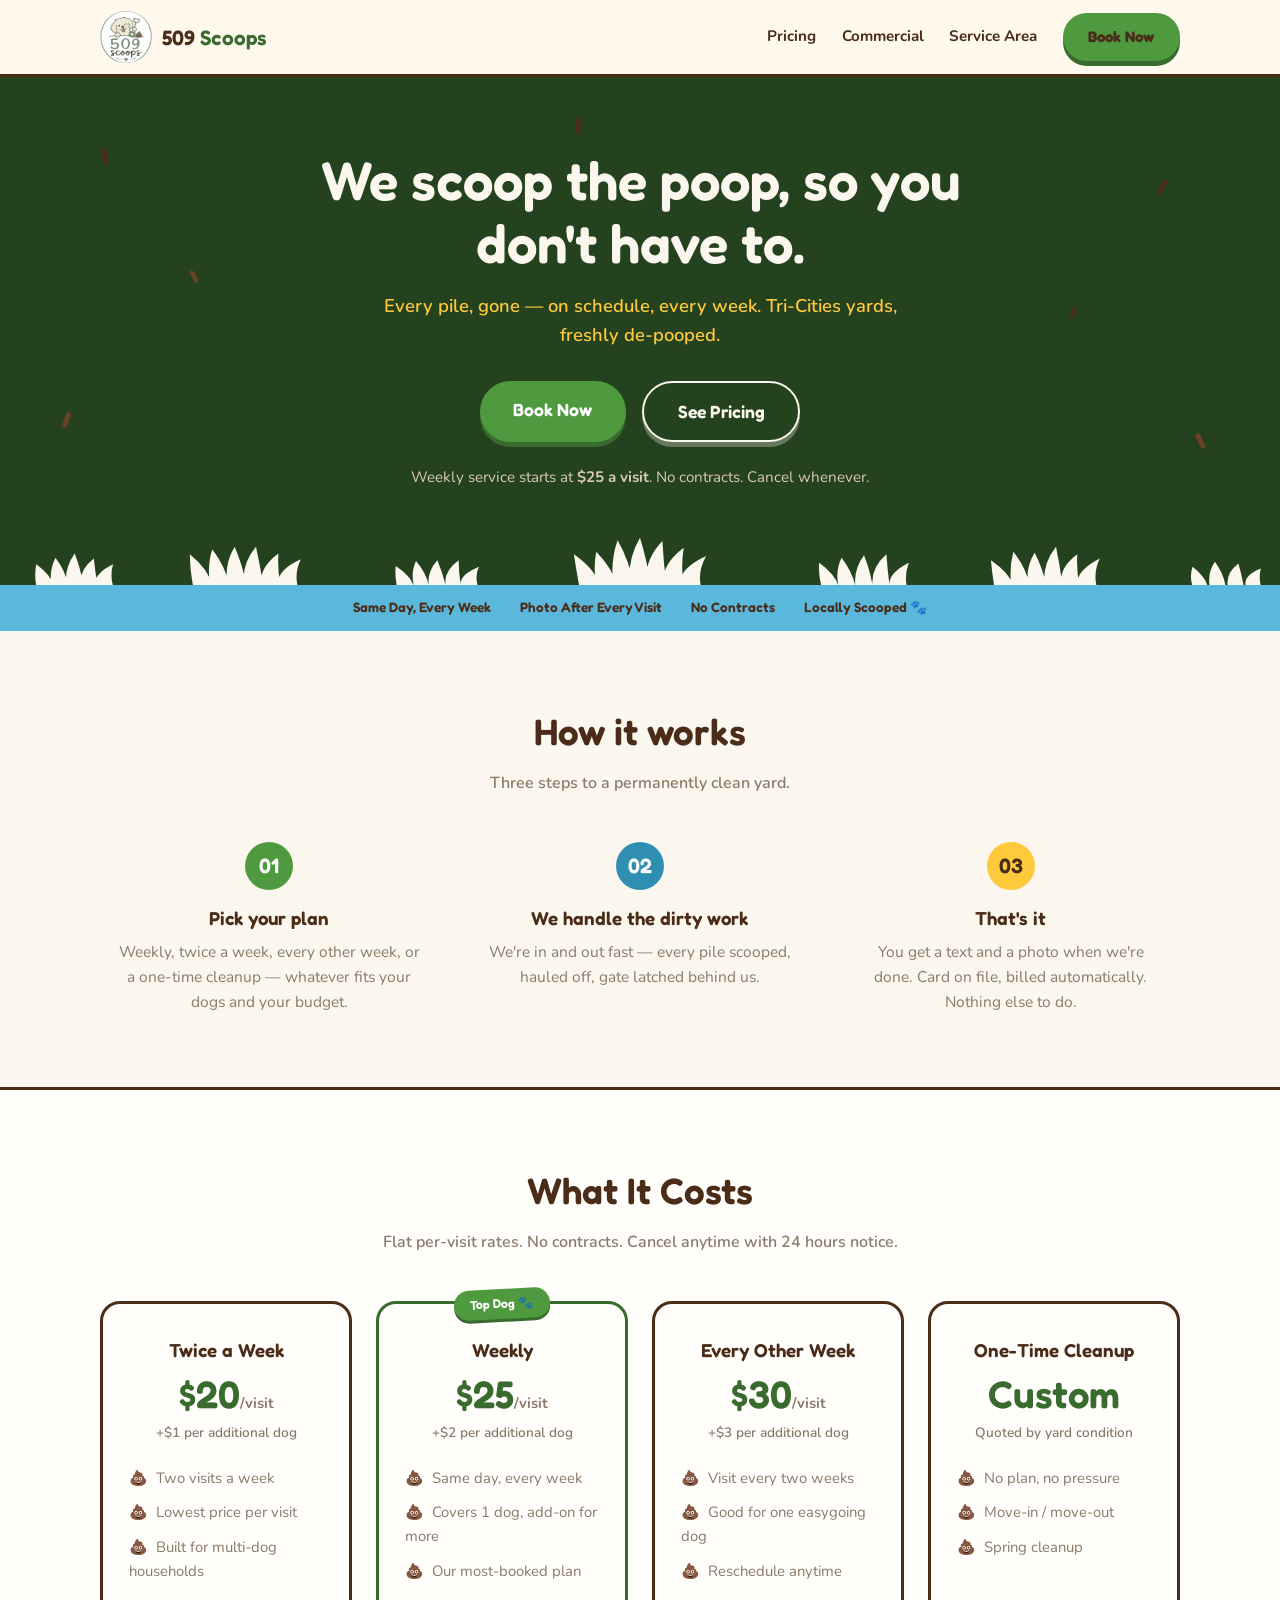
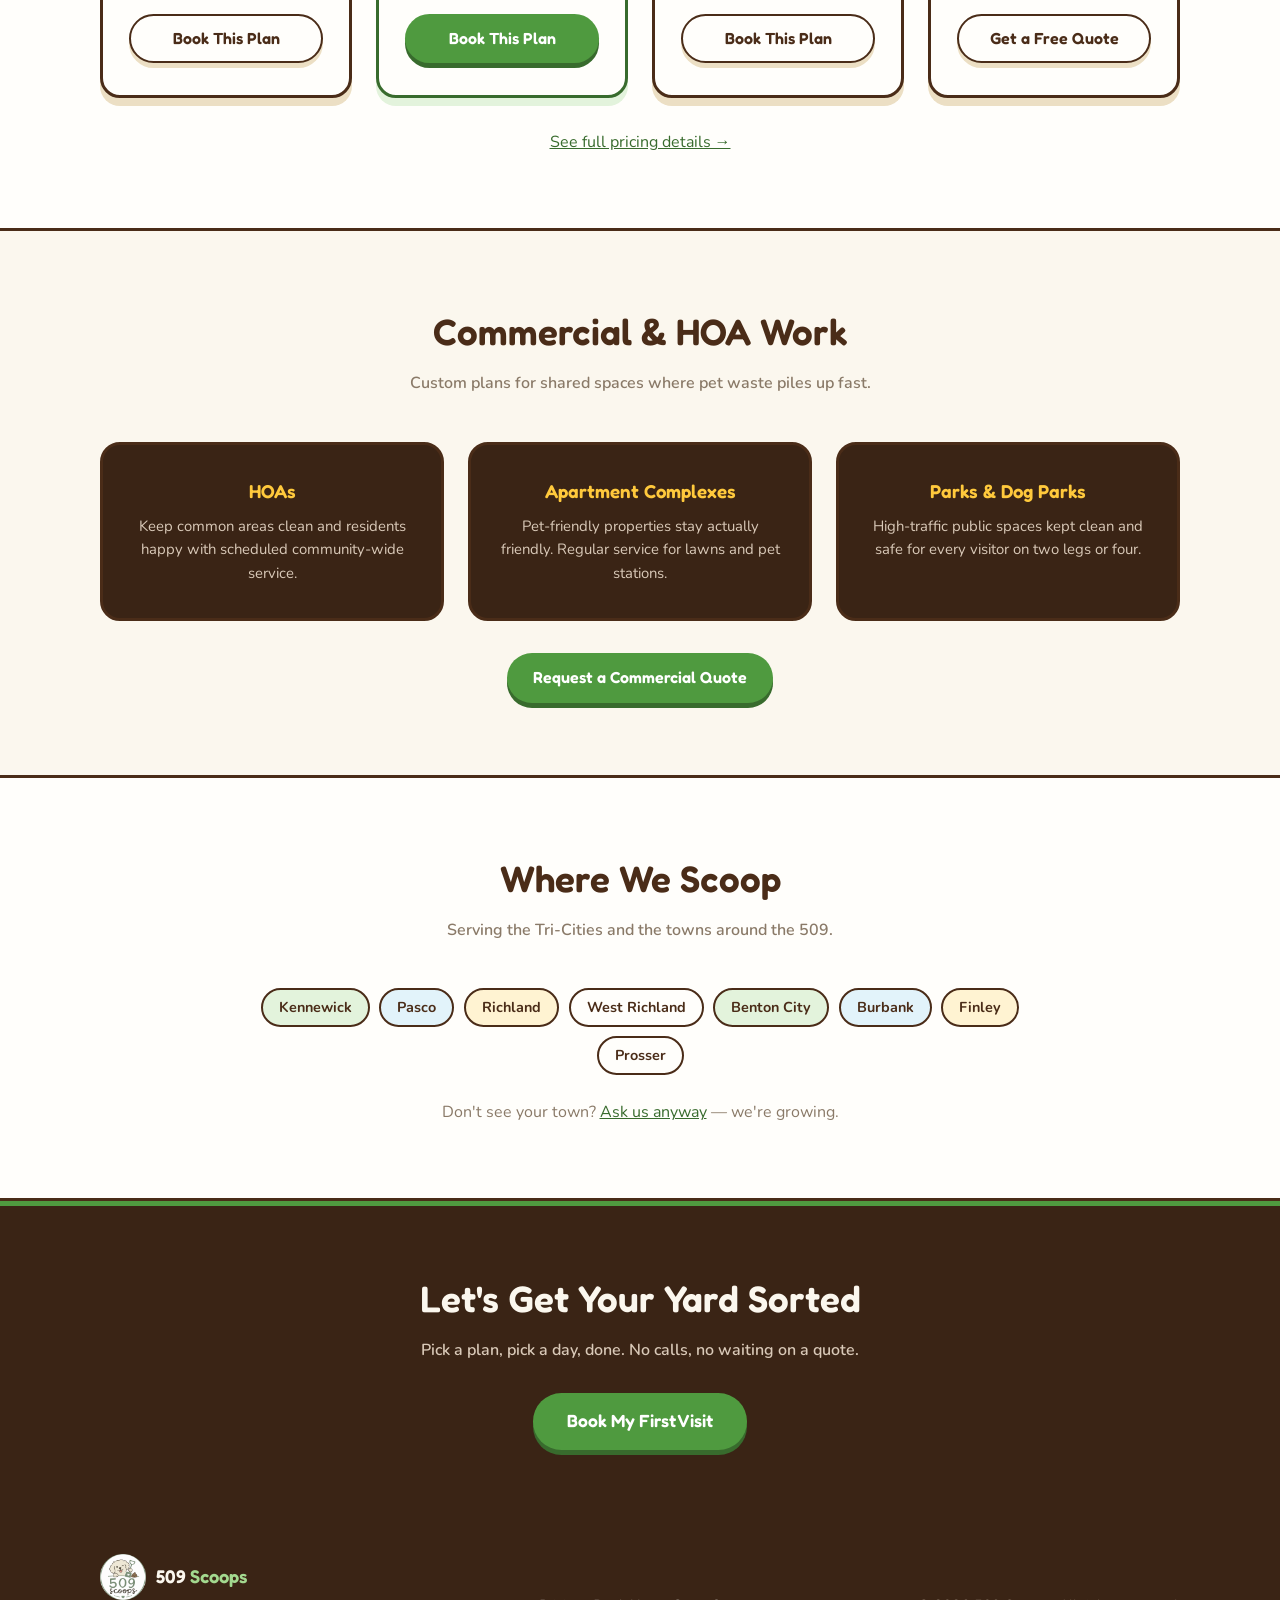
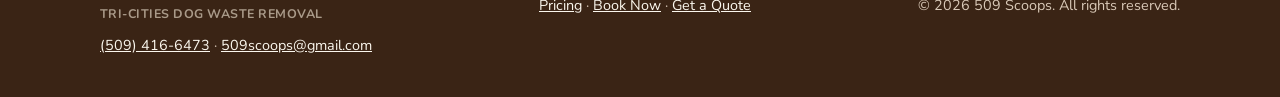
==== commit 0d00a9a5: "Redraw hero grass as fan-shaped tufts, restore brown sprinkle dashes Rebuild the hero-bottom divider" ====
--- a/index.html
+++ b/index.html
@@ -9,7 +9,7 @@
   <link rel="preconnect" href="https://fonts.googleapis.com">
   <link rel="preconnect" href="https://fonts.gstatic.com" crossorigin>
   <link href="https://fonts.googleapis.com/css2?family=Fredoka:wght@500;600;700&family=Nunito:wght@400;600;700;800&display=swap" rel="stylesheet">
-  <link rel="stylesheet" href="/css/styles.css?v=3">
+  <link rel="stylesheet" href="/css/styles.css?v=4">
 </head>
 <body>
 
@@ -27,24 +27,24 @@
   </header>
 
   <section class="hero">
-    <span class="confetti" style="top:14%;left:8%;width:7px;height:7px;opacity:0.8;"></span>
-    <span class="confetti" style="top:66%;left:5%;width:5px;height:5px;opacity:0.6;"></span>
-    <span class="confetti" style="top:20%;right:9%;width:6px;height:6px;opacity:0.7;"></span>
-    <span class="confetti" style="top:70%;right:6%;width:8px;height:8px;opacity:0.6;"></span>
-    <span class="confetti" style="top:8%;left:45%;width:5px;height:5px;opacity:0.8;"></span>
-    <span class="confetti" style="top:38%;left:15%;width:4px;height:4px;opacity:0.5;"></span>
-    <span class="confetti" style="top:45%;right:16%;width:5px;height:5px;opacity:0.6;"></span>
+    <span class="confetti" style="top:14%;left:8%;width:5px;height:16px;background:#4a2c18;transform:rotate(-15deg);"></span>
+    <span class="confetti" style="top:66%;left:5%;width:5px;height:16px;background:#6b4226;transform:rotate(20deg);"></span>
+    <span class="confetti" style="top:20%;right:9%;width:5px;height:16px;background:#4a2c18;transform:rotate(30deg);"></span>
+    <span class="confetti" style="top:70%;right:6%;width:5px;height:16px;background:#6b4226;transform:rotate(-25deg);"></span>
+    <span class="confetti" style="top:8%;left:45%;width:5px;height:16px;background:#4a2c18;transform:rotate(10deg);"></span>
+    <span class="confetti" style="top:38%;left:15%;width:4px;height:13px;background:#6b4226;transform:rotate(-30deg);"></span>
+    <span class="confetti" style="top:45%;right:16%;width:4px;height:13px;background:#4a2c18;transform:rotate(18deg);"></span>
     <div class="container">
       <h1>We scoop the poop, so you don't have to.</h1>
-      <p class="lede">Every pile, gone — on schedule, every week. Tri-Cities yards, freshly de-pooped. 💩</p>
+      <p class="lede">Every pile, gone — on schedule, every week. Tri-Cities yards, freshly de-pooped.</p>
       <div class="cta-row">
         <a class="btn btn-primary btn-lg" href="/book/">Book Now</a>
         <a class="btn btn-outline btn-lg" href="/pricing/">See Pricing</a>
       </div>
       <p class="price-note">Weekly service starts at <strong>$25 a visit</strong>. No contracts. Cancel whenever.</p>
     </div>
-    <svg class="hero-wave" viewBox="0 0 1200 40" preserveAspectRatio="none">
-      <path d="M0,40 L15,26 L23,40 L35,22 L46,40 L55,8 L71,40 L84,22 L95,40 L104,4 L113,40 L122,4 L131,40 L145,2 L157,40 L169,22 L179,40 L193,6 L204,40 L212,4 L228,40 L238,8 L247,40 L258,14 L270,40 L277,26 L289,40 L295,22 L309,40 L319,22 L326,40 L341,26 L348,40 L355,10 L365,40 L373,26 L384,40 L392,4 L401,40 L408,18 L421,40 L427,2 L437,40 L444,22 L453,40 L460,18 L475,40 L491,8 L501,40 L508,14 L521,40 L535,2 L542,40 L549,6 L559,40 L565,2 L576,40 L589,6 L599,40 L609,22 L618,40 L628,18 L636,40 L644,18 L653,40 L661,2 L672,40 L689,10 L697,40 L703,8 L713,40 L721,4 L738,40 L747,8 L756,40 L766,14 L772,40 L779,4 L794,40 L800,8 L813,40 L825,14 L834,40 L845,22 L852,40 L859,18 L870,40 L882,10 L888,40 L903,8 L913,40 L920,26 L931,40 L943,22 L953,40 L961,2 L975,40 L986,26 L991,40 L999,18 L1010,40 L1020,22 L1035,40 L1041,4 L1053,40 L1066,26 L1076,40 L1086,4 L1101,40 L1107,2 L1120,40 L1129,22 L1142,40 L1149,6 L1158,40 L1166,6 L1182,40 L1194,22 L1200,40 V40 H0 Z" fill="#fbf7ee"/>
+    <svg class="hero-wave" viewBox="0 0 1200 60" preserveAspectRatio="none">
+      <path d="M34,60 Q32,46 34,34 Q48,47 50,60 Z M48,60 Q46,41 52,26 Q62,43 64,60 Z M62,60 Q60,39 70,21 Q76,40 78,60 Z M76,60 Q73,42 88,27 Q89,44 92,60 Z M90,60 Q87,46 106,34 Q103,47 106,60 Z M181,60 Q178,39 178,22 Q196,41 199,60 Z M197,60 Q194,36 199,16 Q212,38 215,60 Z M213,60 Q210,34 220,13 Q228,37 231,60 Z M229,60 Q226,34 240,13 Q244,37 247,60 Z M245,60 Q242,39 261,21 Q260,41 263,60 Z M261,60 Q258,42 282,28 Q276,44 279,60 Z M372,60 Q370,47 371,36 Q385,48 388,60 Z M388,60 Q385,43 390,30 Q400,45 402,60 Z M402,60 Q400,43 410,29 Q415,44 418,60 Z M418,60 Q415,43 430,29 Q430,44 432,60 Z M432,60 Q430,47 449,37 Q445,48 448,60 Z M543,60 Q540,39 538,22 Q559,41 562,60 Z M559,60 Q556,38 559,19 Q575,40 578,60 Z M575,60 Q572,30 579,5 Q591,32 594,60 Z M590,60 Q588,28 600,2 Q607,31 610,60 Z M606,60 Q603,30 621,6 Q622,33 625,60 Z M622,60 Q619,35 641,14 Q638,37 641,60 Z M638,60 Q635,40 662,24 Q654,42 657,60 Z M770,60 Q767,45 768,32 Q783,46 786,60 Z M786,60 Q783,41 789,26 Q799,43 802,60 Z M802,60 Q800,40 810,23 Q816,42 818,60 Z M818,60 Q816,39 831,22 Q832,41 834,60 Z M834,60 Q832,45 852,32 Q848,46 850,60 Z M932,60 Q930,43 929,29 Q947,45 950,60 Z M948,60 Q946,38 950,19 Q963,40 965,60 Z M964,60 Q961,38 970,20 Q978,40 981,60 Z M979,60 Q977,34 990,13 Q994,37 996,60 Z M995,60 Q992,39 1010,22 Q1009,41 1012,60 Z M1010,60 Q1008,42 1031,27 Q1025,43 1028,60 Z M1118,60 Q1115,48 1118,37 Q1130,49 1132,60 Z M1134,60 Q1132,44 1139,31 Q1147,45 1149,60 Z M1151,60 Q1149,45 1161,33 Q1164,46 1166,60 Z M1168,60 Q1165,48 1182,39 Q1180,49 1182,60 Z" fill="#fbf7ee"/>
     </svg>
   </section>
 
@@ -207,6 +207,6 @@
     </div>
   </footer>
 
-  <script src="/js/nav.js?v=3"></script>
+  <script src="/js/nav.js?v=4"></script>
 </body>
 </html>
--- a/css/styles.css
+++ b/css/styles.css
@@ -194,8 +194,7 @@
 
 .hero .confetti {
   position: absolute;
-  border-radius: 50%;
-  background: var(--brown);
+  border-radius: 3px;
 }
 
 .hero h1 {
@@ -243,7 +242,7 @@
   bottom: -1px;
   left: 0;
   width: 100%;
-  height: 34px;
+  height: 50px;
   display: block;
 }
 
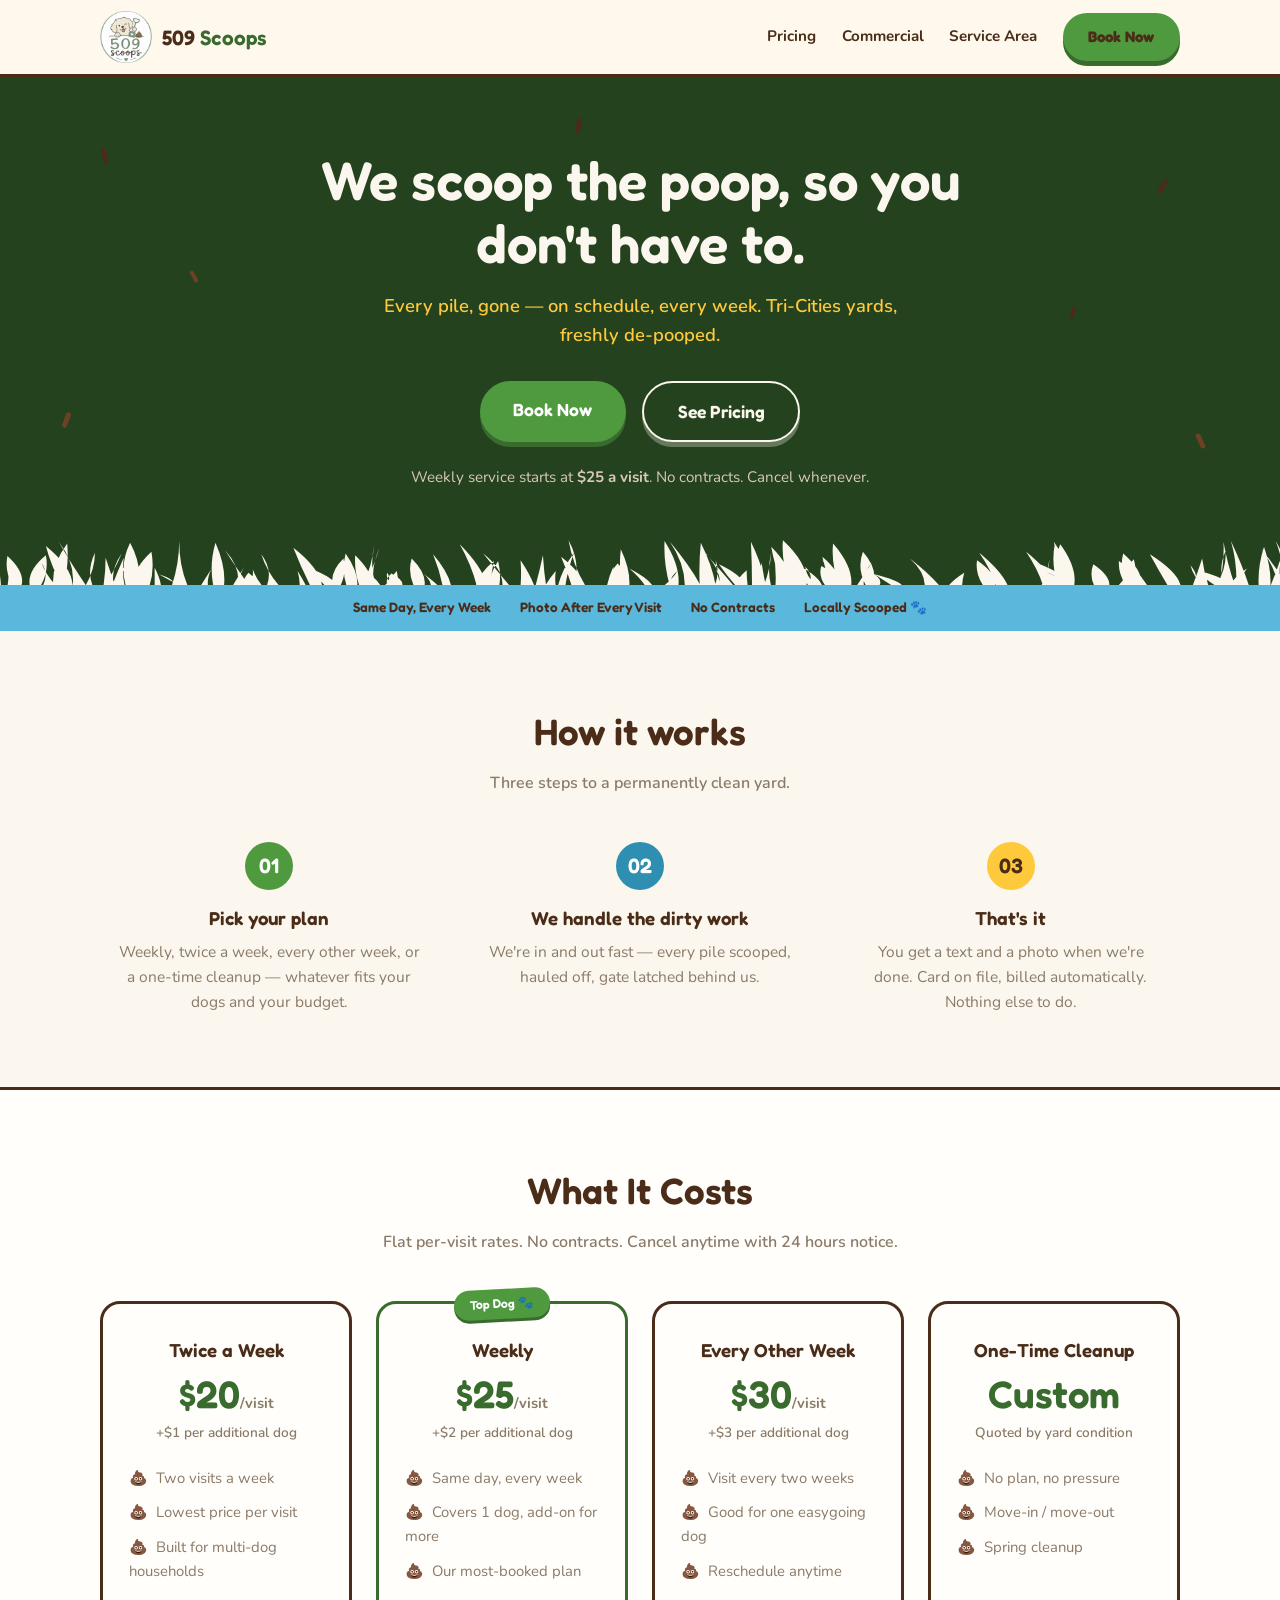
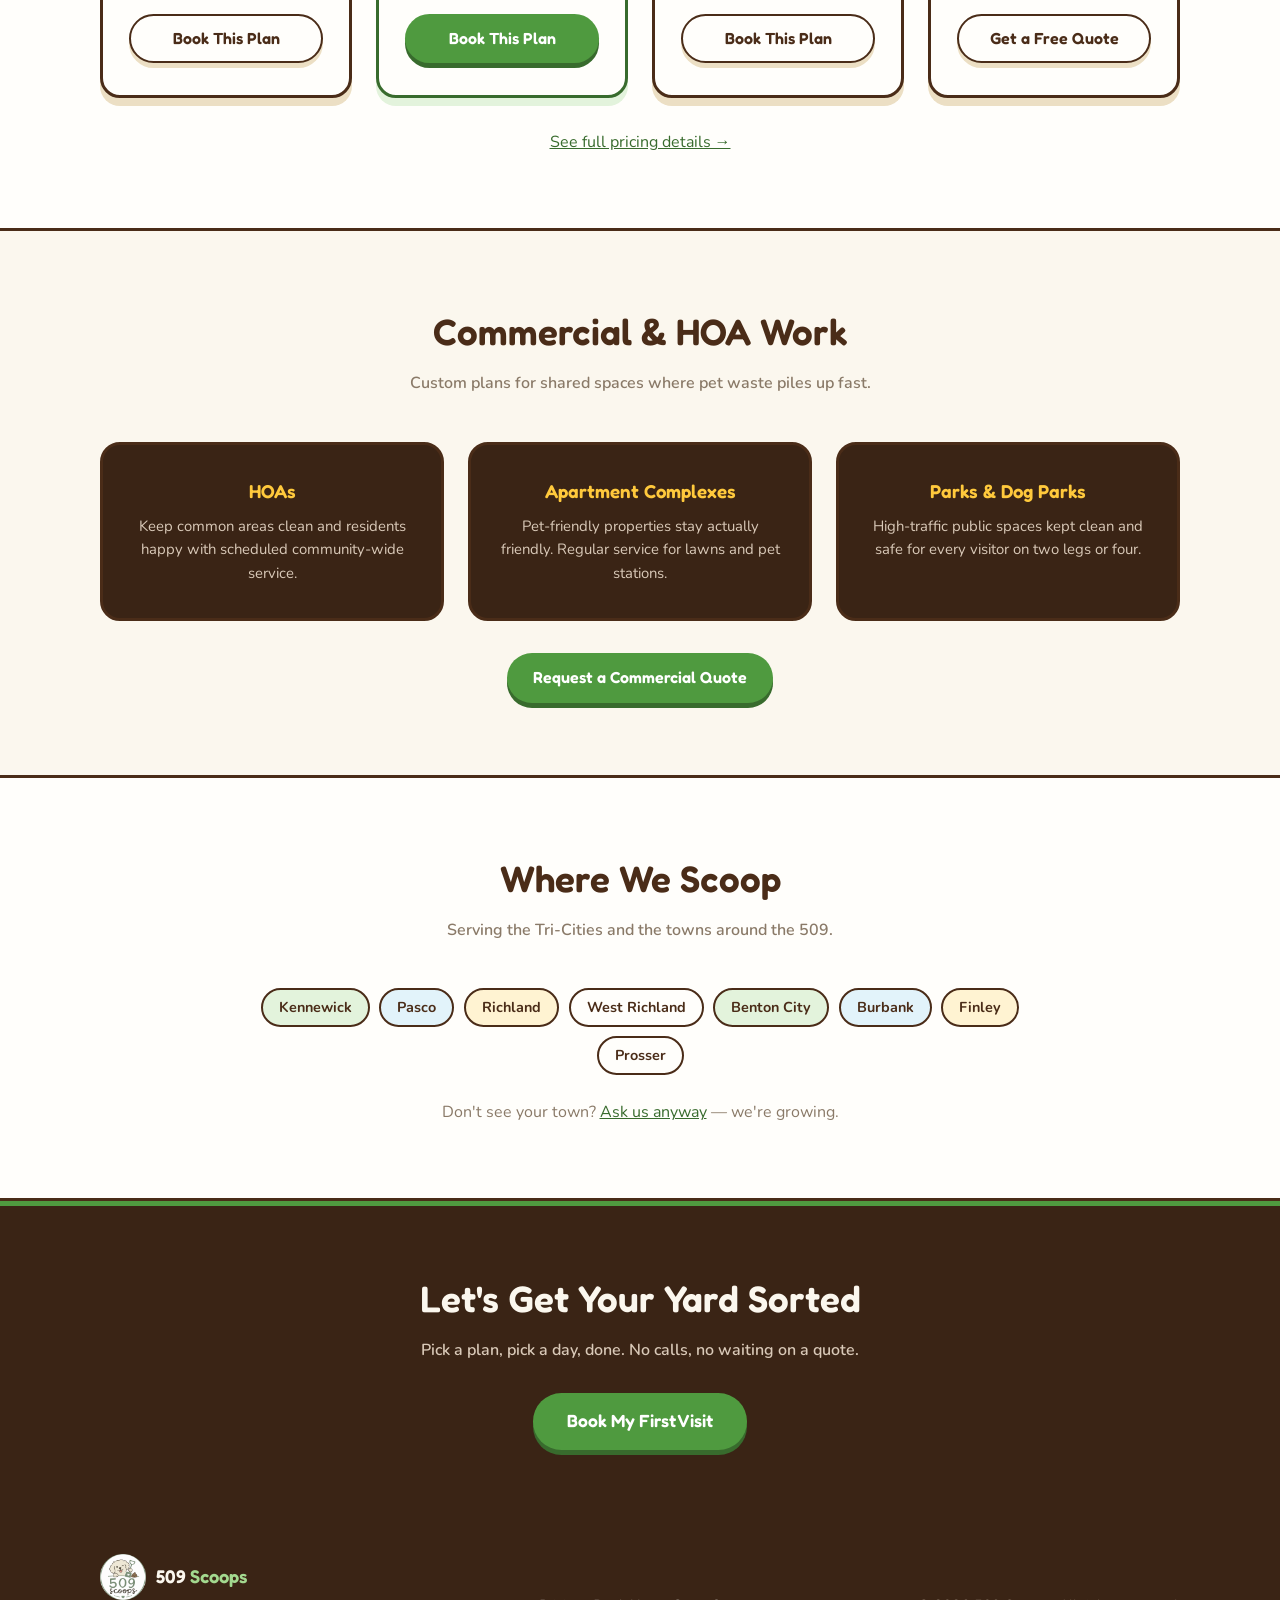
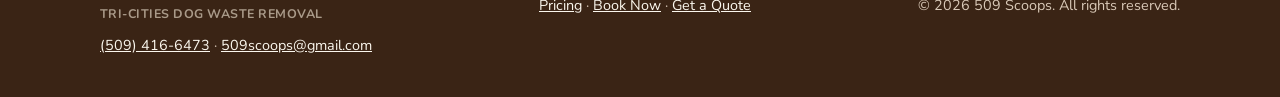
==== commit dccd1bbc: "Make hero grass divider denser and fully random across the width Previous version had 7 evenly-space" ====
--- a/index.html
+++ b/index.html
@@ -9,7 +9,7 @@
   <link rel="preconnect" href="https://fonts.googleapis.com">
   <link rel="preconnect" href="https://fonts.gstatic.com" crossorigin>
   <link href="https://fonts.googleapis.com/css2?family=Fredoka:wght@500;600;700&family=Nunito:wght@400;600;700;800&display=swap" rel="stylesheet">
-  <link rel="stylesheet" href="/css/styles.css?v=4">
+  <link rel="stylesheet" href="/css/styles.css?v=5">
 </head>
 <body>
 
@@ -44,7 +44,7 @@
       <p class="price-note">Weekly service starts at <strong>$25 a visit</strong>. No contracts. Cancel whenever.</p>
     </div>
     <svg class="hero-wave" viewBox="0 0 1200 60" preserveAspectRatio="none">
-      <path d="M34,60 Q32,46 34,34 Q48,47 50,60 Z M48,60 Q46,41 52,26 Q62,43 64,60 Z M62,60 Q60,39 70,21 Q76,40 78,60 Z M76,60 Q73,42 88,27 Q89,44 92,60 Z M90,60 Q87,46 106,34 Q103,47 106,60 Z M181,60 Q178,39 178,22 Q196,41 199,60 Z M197,60 Q194,36 199,16 Q212,38 215,60 Z M213,60 Q210,34 220,13 Q228,37 231,60 Z M229,60 Q226,34 240,13 Q244,37 247,60 Z M245,60 Q242,39 261,21 Q260,41 263,60 Z M261,60 Q258,42 282,28 Q276,44 279,60 Z M372,60 Q370,47 371,36 Q385,48 388,60 Z M388,60 Q385,43 390,30 Q400,45 402,60 Z M402,60 Q400,43 410,29 Q415,44 418,60 Z M418,60 Q415,43 430,29 Q430,44 432,60 Z M432,60 Q430,47 449,37 Q445,48 448,60 Z M543,60 Q540,39 538,22 Q559,41 562,60 Z M559,60 Q556,38 559,19 Q575,40 578,60 Z M575,60 Q572,30 579,5 Q591,32 594,60 Z M590,60 Q588,28 600,2 Q607,31 610,60 Z M606,60 Q603,30 621,6 Q622,33 625,60 Z M622,60 Q619,35 641,14 Q638,37 641,60 Z M638,60 Q635,40 662,24 Q654,42 657,60 Z M770,60 Q767,45 768,32 Q783,46 786,60 Z M786,60 Q783,41 789,26 Q799,43 802,60 Z M802,60 Q800,40 810,23 Q816,42 818,60 Z M818,60 Q816,39 831,22 Q832,41 834,60 Z M834,60 Q832,45 852,32 Q848,46 850,60 Z M932,60 Q930,43 929,29 Q947,45 950,60 Z M948,60 Q946,38 950,19 Q963,40 965,60 Z M964,60 Q961,38 970,20 Q978,40 981,60 Z M979,60 Q977,34 990,13 Q994,37 996,60 Z M995,60 Q992,39 1010,22 Q1009,41 1012,60 Z M1010,60 Q1008,42 1031,27 Q1025,43 1028,60 Z M1118,60 Q1115,48 1118,37 Q1130,49 1132,60 Z M1134,60 Q1132,44 1139,31 Q1147,45 1149,60 Z M1151,60 Q1149,45 1161,33 Q1164,46 1166,60 Z M1168,60 Q1165,48 1182,39 Q1180,49 1182,60 Z" fill="#fbf7ee"/>
+      <path d="M7,60 Q9,46 7,32 Q13,47 17,60 Z M-8,60 Q-8,53 -23,45 Q-8,53 1,60 Z M28,60 Q25,42 43,23 Q46,43 38,60 Z M12,60 Q4,42 7,24 Q24,44 20,60 Z M-9,60 Q-9,39 -5,17 Q0,41 1,60 Z M68,60 Q71,33 55,7 Q68,36 81,60 Z M58,60 Q48,36 43,12 Q68,38 68,60 Z M40,60 Q46,46 39,32 Q43,47 53,60 Z M50,60 Q48,35 63,9 Q65,37 59,60 Z M97,60 Q99,43 99,26 Q104,45 108,60 Z M127,60 Q118,48 113,37 Q137,50 138,60 Z M98,60 Q108,40 114,21 Q103,42 107,60 Z M80,60 Q89,40 89,20 Q81,42 87,60 Z M105,60 Q110,43 116,26 Q114,45 117,60 Z M118,60 Q112,34 122,8 Q134,37 129,60 Z M125,60 Q124,40 142,19 Q145,42 140,60 Z M161,60 Q168,33 168,6 Q168,36 176,60 Z M188,60 Q193,50 198,40 Q194,51 195,60 Z M163,60 Q166,53 149,46 Q159,54 171,60 Z M145,60 Q145,49 145,38 Q150,50 151,60 Z M223,60 Q226,38 211,17 Q223,41 234,60 Z M229,60 Q227,52 233,44 Q242,53 241,60 Z M218,60 Q224,47 231,33 Q223,48 224,60 Z M234,60 Q238,50 237,40 Q240,51 246,60 Z M250,60 Q256,41 245,22 Q250,43 262,60 Z M200,60 Q196,34 202,8 Q212,37 210,60 Z M312,60 Q309,43 322,27 Q325,45 319,60 Z M291,60 Q282,37 275,14 Q300,39 302,60 Z M305,60 Q298,51 295,41 Q315,52 315,60 Z M281,60 Q281,51 279,42 Q284,52 287,60 Z M364,60 Q360,53 367,45 Q379,53 377,60 Z M337,60 Q332,42 333,23 Q349,43 350,60 Z M325,60 Q320,41 324,21 Q336,43 335,60 Z M342,60 Q350,37 356,14 Q347,39 351,60 Z M361,60 Q365,51 372,42 Q373,52 375,60 Z M340,60 Q349,35 351,10 Q346,38 353,60 Z M360,60 Q368,52 363,44 Q361,53 370,60 Z M344,60 Q343,48 336,35 Q352,49 357,60 Z M447,60 Q442,35 431,10 Q452,37 457,60 Z M388,60 Q382,43 386,27 Q400,45 398,60 Z M404,60 Q404,50 392,41 Q404,51 411,60 Z M415,60 Q412,41 406,22 Q420,43 423,60 Z M446,60 Q449,45 463,30 Q461,47 458,60 Z M502,60 Q506,41 509,23 Q510,43 512,60 Z M456,60 Q454,49 441,38 Q460,50 468,60 Z M471,60 Q472,40 453,21 Q466,42 478,60 Z M459,60 Q459,45 467,30 Q470,46 468,60 Z M511,60 Q515,51 521,42 Q520,52 521,60 Z M523,60 Q527,40 538,20 Q532,42 530,60 Z M488,60 Q489,45 488,29 Q497,46 501,60 Z M583,60 Q580,38 582,16 Q591,40 590,60 Z M538,60 Q545,33 533,5 Q537,35 549,60 Z M569,60 Q571,48 575,37 Q576,49 576,60 Z M575,60 Q569,47 579,33 Q592,48 588,60 Z M536,60 Q532,43 526,25 Q545,44 548,60 Z M628,60 Q622,33 623,6 Q638,36 636,60 Z M622,60 Q631,51 635,42 Q626,52 630,60 Z M605,60 Q600,50 590,39 Q608,51 612,60 Z M670,60 Q675,44 671,29 Q671,46 677,60 Z M675,60 Q676,40 660,19 Q676,42 688,60 Z M642,60 Q642,33 628,7 Q647,36 657,60 Z M656,60 Q655,34 657,8 Q668,36 671,60 Z M727,60 Q728,40 725,19 Q733,42 738,60 Z M710,60 Q712,46 714,32 Q716,48 718,60 Z M688,60 Q692,50 700,41 Q700,51 701,60 Z M734,60 Q726,36 723,13 Q743,39 743,60 Z M705,60 Q705,34 704,7 Q715,36 718,60 Z M735,60 Q738,40 737,20 Q739,42 743,60 Z M690,60 Q681,47 674,34 Q697,48 698,60 Z M716,60 Q722,40 723,20 Q719,42 723,60 Z M757,60 Q764,49 755,37 Q756,50 766,60 Z M775,60 Q779,40 767,21 Q778,42 790,60 Z M779,60 Q774,43 771,25 Q788,44 789,60 Z M774,60 Q767,48 770,36 Q789,49 788,60 Z M758,60 Q751,45 743,31 Q767,47 771,60 Z M787,60 Q779,34 781,9 Q800,37 798,60 Z M742,60 Q732,33 734,5 Q759,35 756,60 Z M816,60 Q812,53 820,46 Q828,54 824,60 Z M803,60 Q811,45 818,30 Q808,47 810,60 Z M812,60 Q803,39 809,19 Q824,41 818,60 Z M837,60 Q828,53 820,46 Q844,54 846,60 Z M934,60 Q929,40 918,20 Q939,42 945,60 Z M867,60 Q867,43 853,27 Q871,45 881,60 Z M922,60 Q914,45 916,29 Q935,46 933,60 Z M889,60 Q894,52 904,44 Q902,53 902,60 Z M992,60 Q985,34 989,9 Q1005,37 1001,60 Z M992,60 Q980,47 975,34 Q1002,48 1001,60 Z M984,60 Q991,49 987,38 Q989,50 998,60 Z M976,60 Q983,44 984,28 Q980,46 985,60 Z M992,60 Q986,35 994,10 Q1010,38 1007,60 Z M978,60 Q973,40 962,19 Q984,42 990,60 Z M998,60 Q999,52 980,43 Q996,52 1009,60 Z M996,60 Q992,33 988,7 Q1004,36 1007,60 Z M1095,60 Q1086,41 1078,22 Q1104,43 1107,60 Z M1065,60 Q1066,40 1052,19 Q1066,42 1076,60 Z M1026,60 Q1021,47 1025,34 Q1041,48 1040,60 Z M1056,60 Q1049,40 1053,21 Q1072,42 1070,60 Z M1053,60 Q1050,44 1063,28 Q1067,46 1061,60 Z M1056,60 Q1048,45 1049,30 Q1068,47 1066,60 Z M1048,60 Q1054,52 1058,45 Q1057,53 1062,60 Z M1140,60 Q1129,51 1123,41 Q1153,52 1153,60 Z M1140,60 Q1150,39 1149,18 Q1141,41 1149,60 Z M1120,60 Q1123,52 1131,44 Q1132,53 1132,60 Z M1119,60 Q1125,48 1116,35 Q1119,49 1128,60 Z M1143,60 Q1148,33 1147,7 Q1151,36 1158,60 Z M1118,60 Q1123,43 1127,27 Q1129,45 1133,60 Z M1153,60 Q1157,49 1169,39 Q1163,50 1161,60 Z M1180,60 Q1179,37 1185,13 Q1192,39 1191,60 Z M1159,60 Q1160,33 1154,6 Q1165,36 1171,60 Z M1191,60 Q1200,33 1205,7 Q1197,36 1201,60 Z M1198,60 Q1196,38 1182,15 Q1198,40 1207,60 Z M1200,60 Q1198,51 1213,42 Q1213,52 1207,60 Z M1204,60 Q1204,33 1196,6 Q1209,36 1215,60 Z M1230,60 Q1232,39 1220,19 Q1231,41 1239,60 Z M1248,60 Q1236,46 1231,33 Q1260,48 1260,60 Z M1220,60 Q1224,34 1213,7 Q1219,36 1230,60 Z M1246,60 Q1252,34 1241,8 Q1249,37 1260,60 Z M1220,60 Q1229,47 1237,35 Q1229,49 1232,60 Z" fill="#fbf7ee"/>
     </svg>
   </section>
 
@@ -207,6 +207,6 @@
     </div>
   </footer>
 
-  <script src="/js/nav.js?v=4"></script>
+  <script src="/js/nav.js?v=5"></script>
 </body>
 </html>
